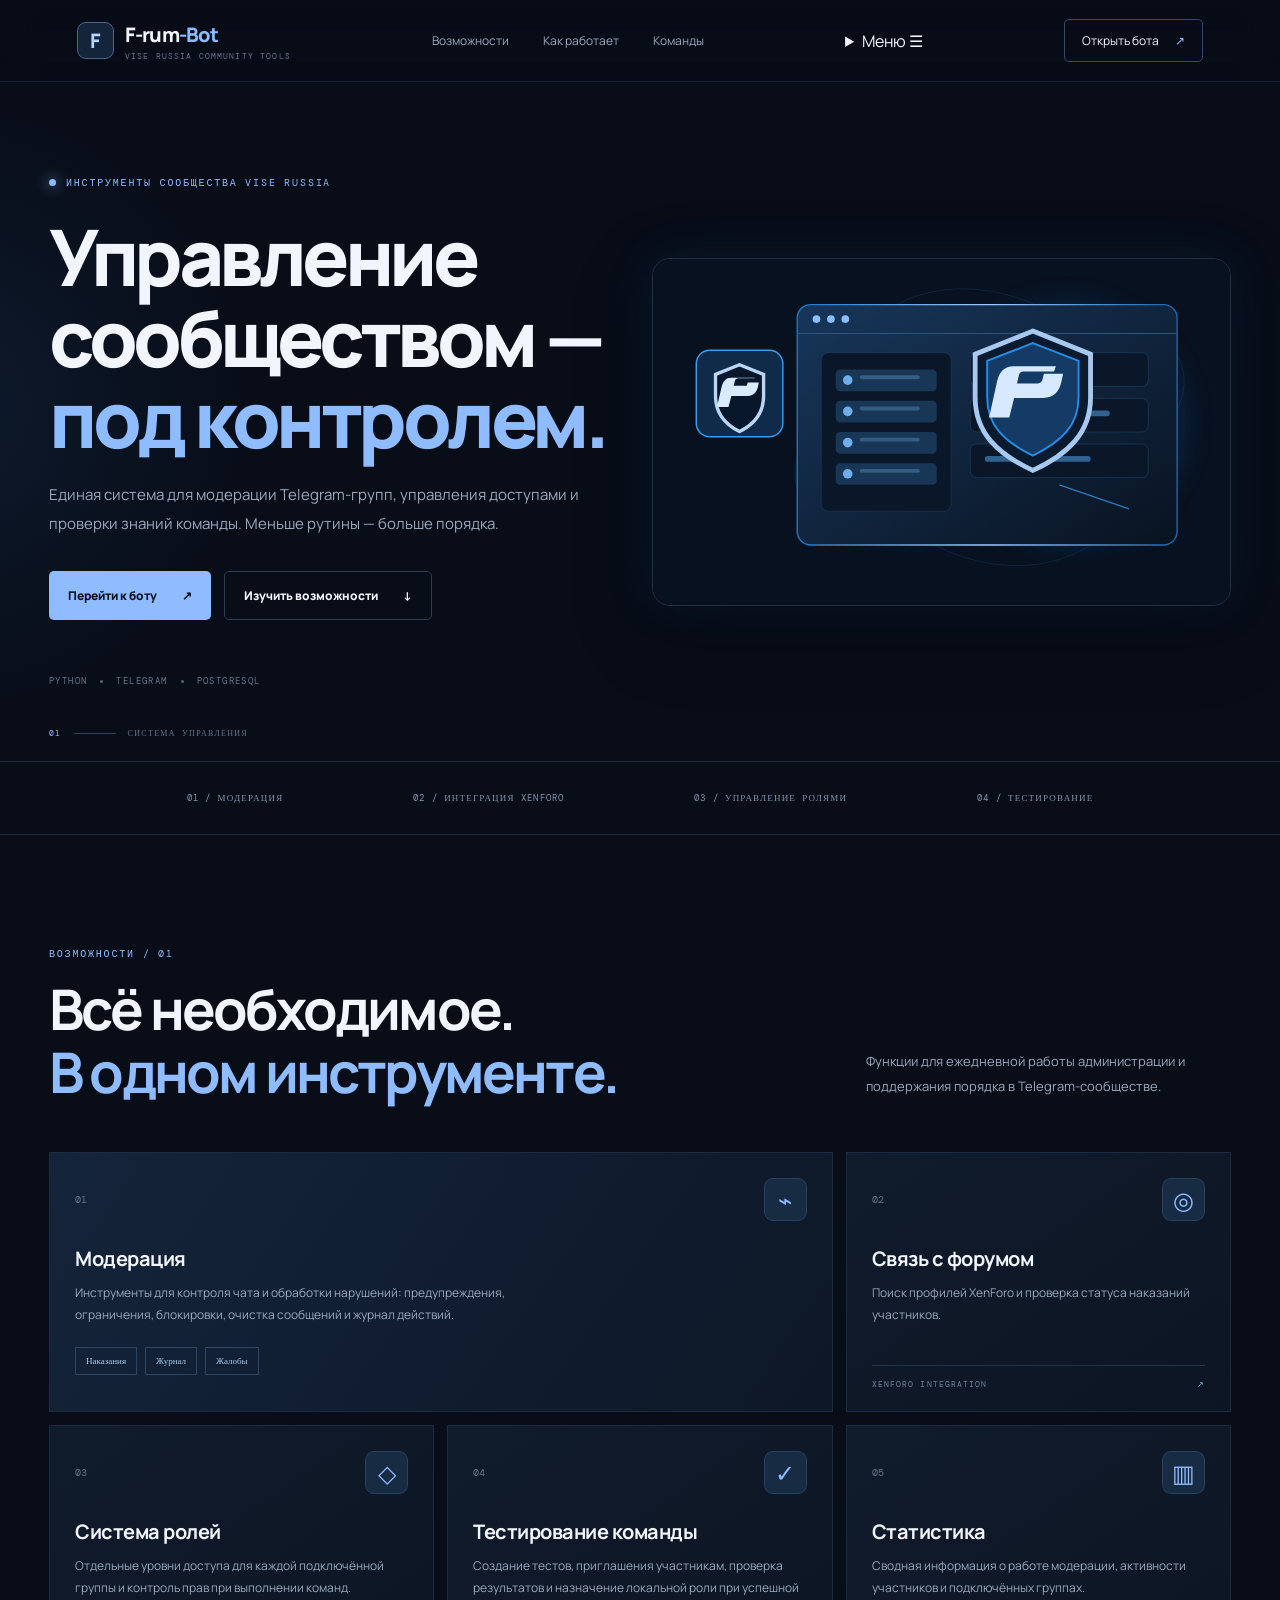
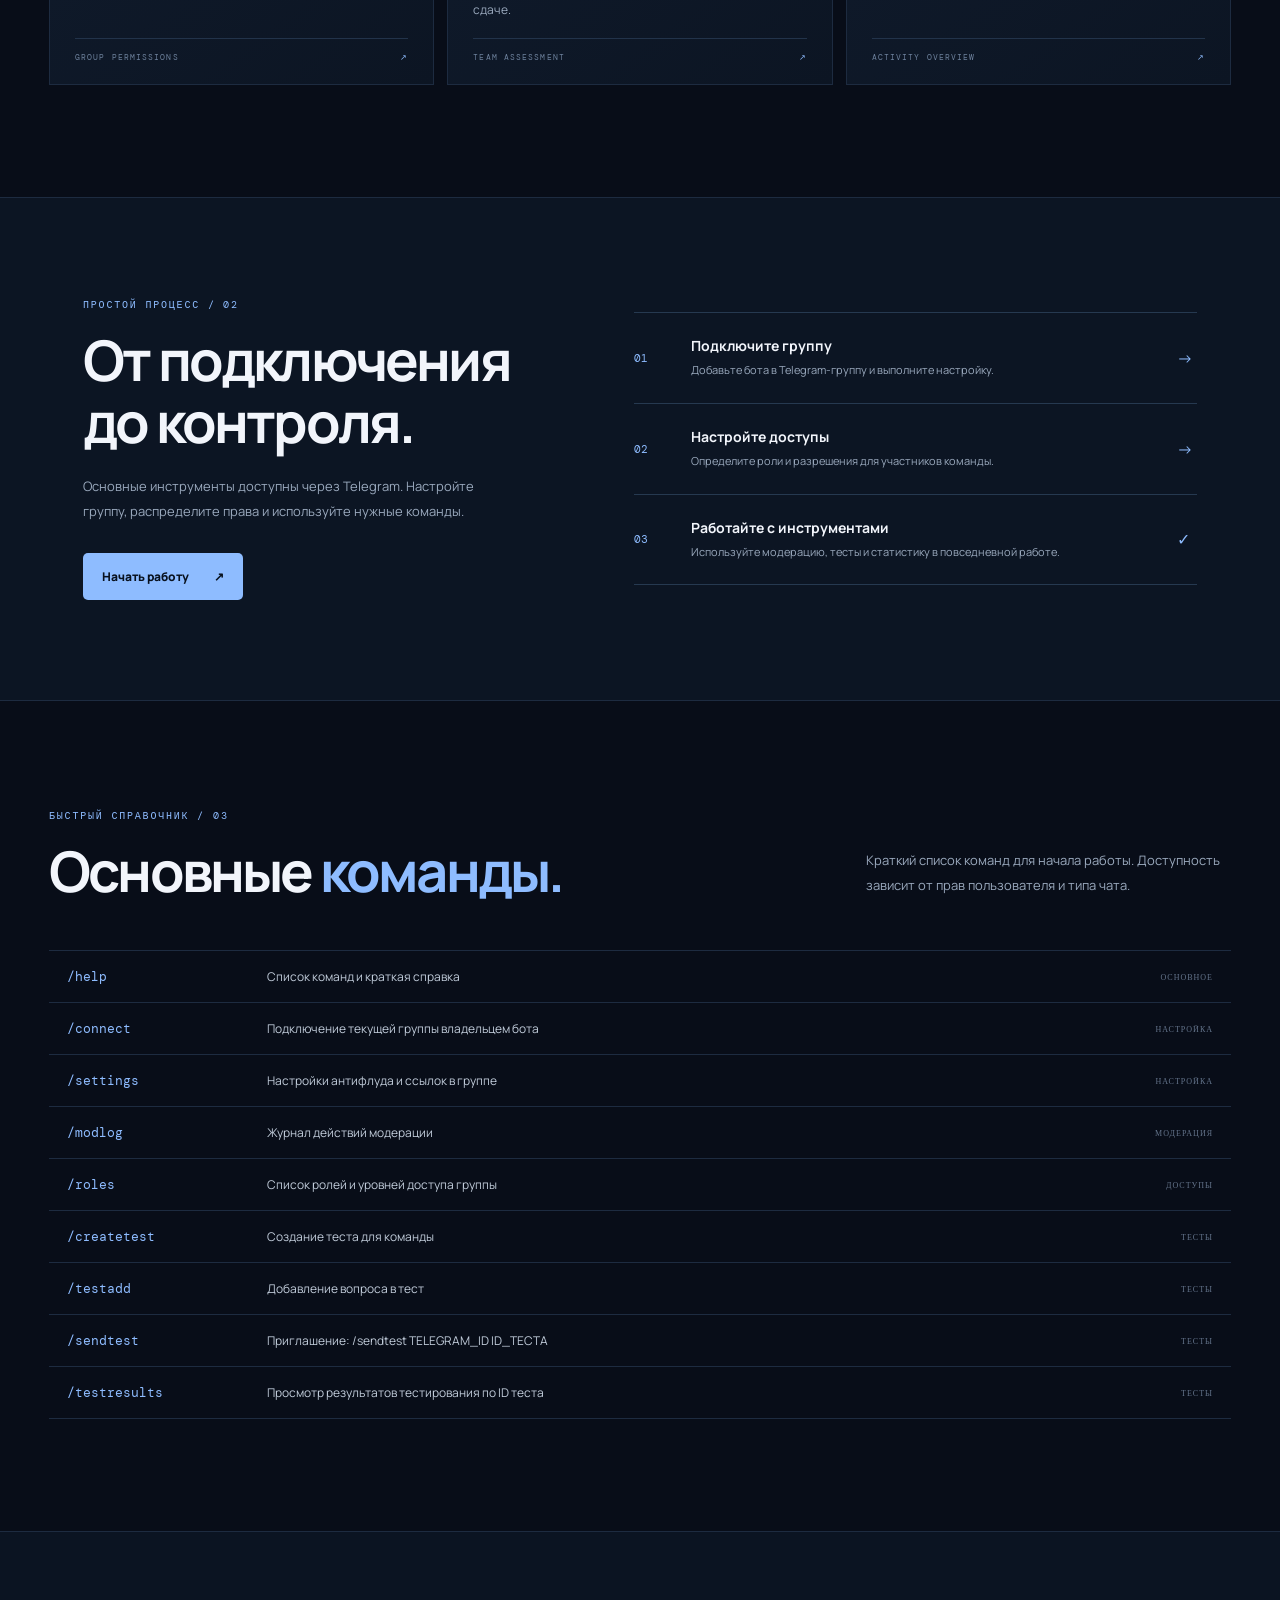
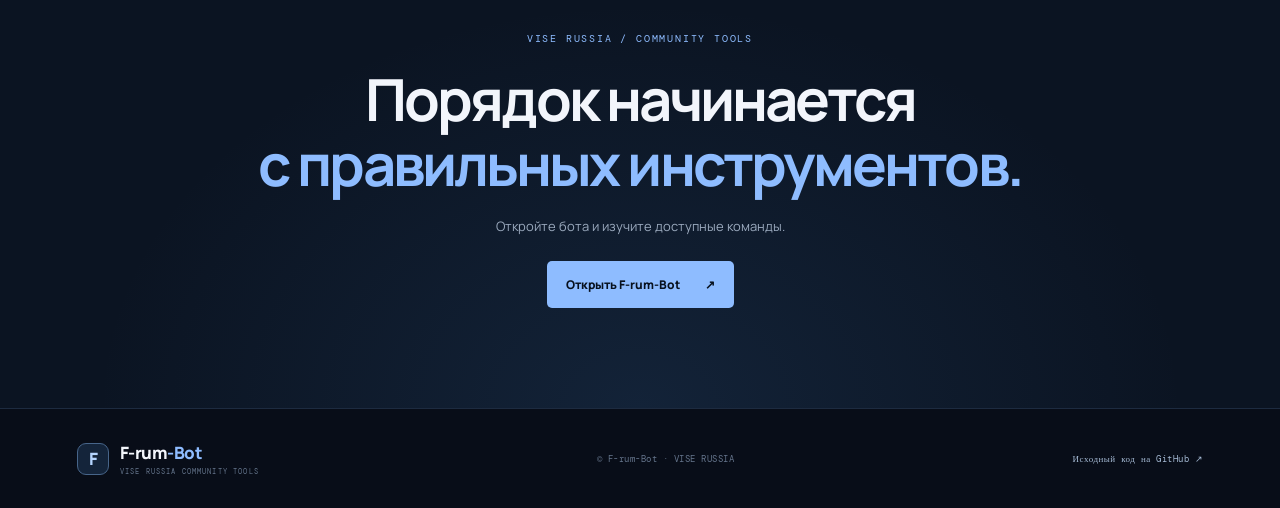
==== sites/info/index.html @ 0d6c3c9e "Improve mobile navigation and correct command reference" ====
<!doctype html>
<html lang="ru">
<head>
  <meta charset="utf-8">
  <meta name="viewport" content="width=device-width, initial-scale=1">
  <meta name="theme-color" content="#080d18">
  <meta name="description" content="F-rum-Bot — система управления Telegram-сообществом VISE RUSSIA: модерация, роли, тестирование и интеграция с XenForo.">
  <title>F-rum-Bot — управление сообществом VISE RUSSIA</title>
  <link rel="preconnect" href="https://fonts.googleapis.com">
  <link rel="preconnect" href="https://fonts.gstatic.com" crossorigin>
  <link href="https://fonts.googleapis.com/css2?family=DM+Mono:wght@400;500&family=Manrope:wght@400;500;600;700;800&display=swap" rel="stylesheet">
  <link rel="icon" type="image/svg+xml" href="assets/f-rum-avatar.svg">
  <link rel="stylesheet" href="style.css">
</head>
<body>
  <header class="site-header">
    <a class="brand" href="#" aria-label="F-rum-Bot — главная"><span class="brand-mark">F</span><span>F-rum<span class="brand-accent">-Bot</span><small>VISE RUSSIA COMMUNITY TOOLS</small></span></a>
    <nav class="desktop-nav" aria-label="Основная навигация">
      <a href="#features">Возможности</a><a href="#workflow">Как работает</a><a href="#commands">Команды</a>
    </nav>
    <details class="mobile-nav">
      <summary aria-label="Открыть меню">Меню <span>☰</span></summary>
      <nav aria-label="Мобильная навигация">
        <a href="#features">Возможности</a>
        <a href="#workflow">Как работает</a>
        <a href="#commands">Команды</a>
      </nav>
    </details>
    <a class="header-cta" href="https://t.me/ViseRussiaHelpForumBot" target="_blank" rel="noopener">Открыть бота <span>↗</span></a>
  </header>

  <main>
    <section class="hero">
      <div class="hero-copy">
        <div class="status"><span class="status-dot"></span> ИНСТРУМЕНТЫ СООБЩЕСТВА VISE RUSSIA</div>
        <h1>Управление<br>сообществом —<br><span>под контролем.</span></h1>
        <p class="hero-lead">Единая система для модерации Telegram-групп, управления доступами и проверки знаний команды. Меньше рутины — больше порядка.</p>
        <div class="hero-actions">
          <a class="button button-primary" href="https://t.me/ViseRussiaHelpForumBot" target="_blank" rel="noopener">Перейти к боту <span>↗</span></a>
          <a class="button button-ghost" href="#features">Изучить возможности <span>↓</span></a>
        </div>
        <div class="hero-meta"><span>PYTHON</span><i></i><span>TELEGRAM</span><i></i><span>POSTGRESQL</span></div>
      </div>
      <div class="hero-visual" aria-label="Иллюстрация системы F-rum-Bot">
        <img class="hero-art" src="assets/hero-illustration.svg" alt="Визуализация панели модерации F-rum-Bot">
      </div>
      <div class="hero-index"><span>01</span><span class="index-line"></span><span>СИСТЕМА УПРАВЛЕНИЯ</span></div>
    </section>

    <section class="trust-strip" aria-label="Основные направления">
      <span>01 / МОДЕРАЦИЯ</span><span>02 / ИНТЕГРАЦИЯ XENFORO</span><span>03 / УПРАВЛЕНИЕ РОЛЯМИ</span><span>04 / ТЕСТИРОВАНИЕ</span>
    </section>

    <section id="features" class="section features-section">
      <div class="section-heading"><div><p class="eyebrow">ВОЗМОЖНОСТИ / 01</p><h2>Всё необходимое.<br><span>В одном инструменте.</span></h2></div><p class="section-intro">Функции для ежедневной работы администрации и поддержания порядка в Telegram-сообществе.</p></div>
      <div class="feature-grid">
        <article class="feature-card feature-large"><div class="card-top"><span class="feature-number">01</span><span class="feature-icon">⌁</span></div><h3>Модерация</h3><p>Инструменты для контроля чата и обработки нарушений: предупреждения, ограничения, блокировки, очистка сообщений и журнал действий.</p><div class="tag-row"><span>Наказания</span><span>Журнал</span><span>Жалобы</span></div></article>
        <article class="feature-card"><div class="card-top"><span class="feature-number">02</span><span class="feature-icon">◎</span></div><h3>Связь с форумом</h3><p>Поиск профилей XenForo и проверка статуса наказаний участников.</p><div class="card-link">XENFORO INTEGRATION <span>↗</span></div></article>
        <article class="feature-card"><div class="card-top"><span class="feature-number">03</span><span class="feature-icon">◇</span></div><h3>Система ролей</h3><p>Отдельные уровни доступа для каждой подключённой группы и контроль прав при выполнении команд.</p><div class="card-link">GROUP PERMISSIONS <span>↗</span></div></article>
        <article class="feature-card"><div class="card-top"><span class="feature-number">04</span><span class="feature-icon">✓</span></div><h3>Тестирование команды</h3><p>Создание тестов, приглашения участникам, проверка результатов и назначение локальной роли при успешной сдаче.</p><div class="card-link">TEAM ASSESSMENT <span>↗</span></div></article>
        <article class="feature-card"><div class="card-top"><span class="feature-number">05</span><span class="feature-icon">▥</span></div><h3>Статистика</h3><p>Сводная информация о работе модерации, активности участников и подключённых группах.</p><div class="card-link">ACTIVITY OVERVIEW <span>↗</span></div></article>
      </div>
    </section>

    <section id="workflow" class="workflow-section">
      <div class="workflow-inner"><div><p class="eyebrow">ПРОСТОЙ ПРОЦЕСС / 02</p><h2>От подключения<br>до контроля.</h2><p class="workflow-lead">Основные инструменты доступны через Telegram. Настройте группу, распределите права и используйте нужные команды.</p><a class="button button-primary" href="https://t.me/ViseRussiaHelpForumBot" target="_blank" rel="noopener">Начать работу <span>↗</span></a></div>
        <div class="steps">
          <article><span>01</span><div><h3>Подключите группу</h3><p>Добавьте бота в Telegram-группу и выполните настройку.</p></div><b>→</b></article>
          <article><span>02</span><div><h3>Настройте доступы</h3><p>Определите роли и разрешения для участников команды.</p></div><b>→</b></article>
          <article><span>03</span><div><h3>Работайте с инструментами</h3><p>Используйте модерацию, тесты и статистику в повседневной работе.</p></div><b>✓</b></article>
        </div>
      </div>
    </section>

    <section id="commands" class="section commands-section">
      <div class="section-heading"><div><p class="eyebrow">БЫСТРЫЙ СПРАВОЧНИК / 03</p><h2>Основные <span>команды.</span></h2></div><p class="section-intro">Краткий список команд для начала работы. Доступность зависит от прав пользователя и типа чата.</p></div>
      <div class="command-list">
        <div><code>/help</code><span>Список команд и краткая справка</span><small>ОСНОВНОЕ</small></div>
        <div><code>/connect</code><span>Подключение текущей группы владельцем бота</span><small>НАСТРОЙКА</small></div>
        <div><code>/settings</code><span>Настройки антифлуда и ссылок в группе</span><small>НАСТРОЙКА</small></div>
        <div><code>/modlog</code><span>Журнал действий модерации</span><small>МОДЕРАЦИЯ</small></div>
        <div><code>/roles</code><span>Список ролей и уровней доступа группы</span><small>ДОСТУПЫ</small></div>
        <div><code>/createtest</code><span>Создание теста для команды</span><small>ТЕСТЫ</small></div>
        <div><code>/testadd</code><span>Добавление вопроса в тест</span><small>ТЕСТЫ</small></div>
        <div><code>/sendtest</code><span>Приглашение: /sendtest TELEGRAM_ID ID_ТЕСТА</span><small>ТЕСТЫ</small></div>
        <div><code>/testresults</code><span>Просмотр результатов тестирования по ID теста</span><small>ТЕСТЫ</small></div>
      </div>
    </section>

    <section class="closing-cta"><p class="eyebrow">VISE RUSSIA / COMMUNITY TOOLS</p><h2>Порядок начинается<br><span>с правильных инструментов.</span></h2><p>Откройте бота и изучите доступные команды.</p><a class="button button-primary" href="https://t.me/ViseRussiaHelpForumBot" target="_blank" rel="noopener">Открыть F-rum-Bot <span>↗</span></a></section>
  </main>
  <footer><a class="brand footer-brand" href="#"><span class="brand-mark">F</span><span>F-rum<span class="brand-accent">-Bot</span><small>VISE RUSSIA COMMUNITY TOOLS</small></span></a><span>© F-rum-Bot · VISE RUSSIA</span><a href="https://github.com/Mark2312-eng/F-rum-Bot" target="_blank" rel="noopener">Исходный код на GitHub ↗</a></footer>
</body>
</html>
---- sites/info/style.css ----
:root{color-scheme:dark;--bg:#080d18;--panel:#0e1726;--panel2:#111d2e;--line:#1d2b40;--text:#f2f5fb;--muted:#9aa9bd;--dim:#65758c;--accent:#8ebcff;--accent2:#b5d5ff}*{box-sizing:border-box}html{scroll-behavior:smooth;scroll-padding-top:90px}body{margin:0;background:var(--bg);color:var(--text);font-family:Manrope,Arial,sans-serif;-webkit-font-smoothing:antialiased}a{color:inherit}.site-header{height:82px;padding:0 max(6vw,26px);display:flex;align-items:center;justify-content:space-between;border-bottom:1px solid rgba(142,188,255,.13);background:rgba(8,13,24,.92);position:sticky;top:0;z-index:20;backdrop-filter:blur(18px)}.brand{display:flex;align-items:center;gap:11px;text-decoration:none;font-size:20px;font-weight:800;letter-spacing:-.8px}.brand-mark{width:37px;height:37px;display:grid;place-items:center;border:1px solid #47658a;background:#14243a;color:var(--accent2);font-size:20px;border-radius:9px}.brand-accent{color:var(--accent)}.brand small{display:block;margin-top:3px;color:var(--dim);font:8px 'DM Mono',monospace;letter-spacing:1.15px}.desktop-nav{display:flex;gap:34px}.desktop-nav a,.header-cta{font-size:12px;text-decoration:none;color:var(--muted);transition:color .2s}.desktop-nav a:hover,.footer-brand:hover,.site-header a:hover{color:var(--accent2)}.header-cta{border:1px solid #334b6a;padding:12px 17px;border-radius:5px;color:var(--text)}.header-cta span{color:var(--accent);padding-left:14px}main{overflow:hidden}.hero{max-width:1250px;min-height:650px;margin:auto;padding:94px 34px 74px;display:grid;grid-template-columns:1.02fr .98fr;align-items:center;position:relative}.hero:before{content:"";position:absolute;width:650px;height:650px;left:-400px;top:0;background:radial-gradient(circle,rgba(44,95,157,.16),transparent 68%);pointer-events:none}.hero-copy{position:relative;z-index:2}.status,.eyebrow{font:10px 'DM Mono',monospace;letter-spacing:1.8px;color:var(--accent)}.status{display:flex;align-items:center;gap:10px}.status-dot{width:7px;height:7px;border-radius:50%;background:#8ebcff;box-shadow:0 0 14px #8ebcff}.hero h1{font-size:clamp(48px,6.2vw,78px);line-height:1.04;letter-spacing:-4.5px;margin:27px 0 22px;font-weight:800}.hero h1 span,.section-heading h2 span,.closing-cta h2 span{color:var(--accent)}.hero-lead{max-width:560px;color:var(--muted);font-size:15px;line-height:1.9}.hero-actions{display:flex;gap:13px;flex-wrap:wrap;margin-top:33px}.button{display:inline-flex;align-items:center;gap:25px;padding:15px 19px;text-decoration:none;font-size:12px;font-weight:800;border-radius:5px;transition:transform .2s,background .2s,border-color .2s}.button:hover{transform:translateY(-2px)}.button-primary{background:var(--accent);color:#08111e}.button-primary:hover{background:var(--accent2)}.button-ghost{border:1px solid #2b3c54;color:var(--text)}.button-ghost:hover{border-color:var(--accent)}.hero-meta{display:flex;align-items:center;gap:13px;margin-top:55px;color:var(--dim);font:9px 'DM Mono',monospace;letter-spacing:1.4px}.hero-meta i{width:3px;height:3px;border-radius:50%;background:#52647b}.hero-visual{height:460px;position:relative;display:grid;place-items:center}.hero-art{display:block;width:100%;max-width:590px;max-height:460px;object-fit:contain;border:1px solid rgba(142,188,255,.2);border-radius:18px;box-shadow:0 24px 80px rgba(0,0,0,.3),0 0 50px rgba(50,130,220,.12)}.visual-orbit{position:absolute;border:1px solid rgba(142,188,255,.14);border-radius:50%;transform:rotate(-24deg)}.orbit-one{width:420px;height:300px}.orbit-two{width:340px;height:430px;transform:rotate(55deg)}.visual-core{width:190px;height:190px;border:1px solid #385578;border-radius:28px;background:linear-gradient(145deg,#172b45,#0c1728);box-shadow:0 20px 80px rgba(0,0,0,.35),0 0 55px rgba(80,139,209,.12);display:flex;flex-direction:column;align-items:center;justify-content:center;position:relative;z-index:1}.core-symbol{font-size:62px;line-height:1;color:var(--accent);font-weight:800}.visual-core strong{font-size:15px;margin-top:10px}.visual-core small{font:8px 'DM Mono';letter-spacing:1.6px;color:var(--dim);margin-top:5px}.float-card{position:absolute;z-index:2;display:flex;align-items:center;gap:11px;padding:13px 15px;border:1px solid #293d57;border-radius:8px;background:rgba(13,24,40,.94);box-shadow:0 12px 35px rgba(0,0,0,.25);min-width:190px}.float-top{top:45px;left:0}.float-right{right:-2px;top:190px}.float-bottom{bottom:47px;left:22px}.mini-icon{width:33px;height:33px;display:grid;place-items:center;background:#1a304b;color:var(--accent);border-radius:6px;font-size:18px}.float-card b,.float-card small{display:block}.float-card b{font-size:11px}.float-card small{font-size:9px;color:var(--dim);margin-top:4px}.float-card em{margin-left:auto;font:9px 'DM Mono';color:#637b99;font-style:normal}.visual-caption{position:absolute;bottom:0;right:12px;color:#53647a;font:8px 'DM Mono';letter-spacing:1.3px}.hero-index{position:absolute;bottom:23px;left:34px;display:flex;align-items:center;gap:12px;color:var(--dim);font:8px 'DM Mono';letter-spacing:1.3px}.hero-index span:first-child{color:var(--accent)}.index-line{width:42px;height:1px;background:#31435a}.trust-strip{min-height:74px;border-top:1px solid var(--line);border-bottom:1px solid var(--line);display:flex;align-items:center;justify-content:space-evenly;gap:20px;padding:20px 6vw;color:#8295ad;font:9px 'DM Mono';letter-spacing:1.2px}.section{max-width:1250px;margin:auto;padding:112px 34px}.section-heading{display:flex;align-items:flex-end;justify-content:space-between;gap:35px;margin-bottom:48px}.eyebrow{margin:0 0 18px}.section-heading h2,.workflow-section h2,.closing-cta h2{font-size:clamp(36px,4.6vw,56px);letter-spacing:-2.8px;line-height:1.12;margin:0}.section-intro{max-width:365px;color:var(--muted);font-size:13px;line-height:1.9;margin:0 0 5px}.feature-grid{display:grid;grid-template-columns:repeat(3,1fr);gap:13px}.feature-card{min-height:260px;background:linear-gradient(145deg,#101b2c,#0c1523);border:1px solid var(--line);padding:25px;position:relative;transition:border-color .2s,transform .2s}.feature-card:hover{border-color:#47678e;transform:translateY(-3px)}.feature-large{grid-column:span 2;background:linear-gradient(125deg,#14243a,#0d1727)}.card-top{display:flex;justify-content:space-between;align-items:center}.feature-number{font:10px 'DM Mono';color:var(--dim)}.feature-icon{font-size:24px;color:var(--accent);width:43px;height:43px;display:grid;place-items:center;background:#172b43;border:1px solid #29415e;border-radius:9px}.feature-card h3{font-size:20px;letter-spacing:-.5px;margin:24px 0 10px}.feature-card p{font-size:12px;line-height:1.85;color:var(--muted);max-width:440px;margin:0}.tag-row{display:flex;gap:8px;flex-wrap:wrap;margin-top:21px}.tag-row span{padding:7px 10px;border:1px solid #2c4563;color:#a8c9f1;font:9px 'DM Mono'}.card-link{position:absolute;left:25px;right:25px;bottom:22px;padding-top:13px;border-top:1px solid #22334a;color:#6e829d;font:8px 'DM Mono';letter-spacing:1.1px;display:flex;justify-content:space-between}.card-link span{color:var(--accent)}.workflow-section{background:#0c1523;border-top:1px solid var(--line);border-bottom:1px solid var(--line)}.workflow-inner{max-width:1182px;margin:auto;padding:100px 34px;display:grid;grid-template-columns:.9fr 1.1fr;gap:90px;align-items:center}.workflow-section h2{margin-bottom:20px}.workflow-lead{max-width:400px;color:var(--muted);font-size:13px;line-height:1.9;margin-bottom:29px}.steps{border-top:1px solid #263950}.steps article{display:grid;grid-template-columns:42px 1fr 20px;gap:15px;align-items:center;padding:23px 0;border-bottom:1px solid #263950}.steps article>span{font:11px 'DM Mono';color:var(--accent)}.steps h3{font-size:14px;margin:0 0 6px}.steps p{font-size:11px;line-height:1.7;color:var(--muted);margin:0}.steps article>b{color:#8ebcff;font-weight:400}.commands-section{padding-top:108px;padding-bottom:112px}.command-list{border-top:1px solid var(--line)}.command-list>div{display:grid;grid-template-columns:180px 1fr 120px;align-items:center;gap:20px;padding:17px 18px;border-bottom:1px solid var(--line);transition:background .2s}.command-list>div:hover{background:#101a2a}.command-list code{font:13px 'DM Mono';color:var(--accent)}.command-list span{font-size:12px;color:#c1ccda}.command-list small{text-align:right;font:8px 'DM Mono';letter-spacing:1px;color:var(--dim)}.closing-cta{padding:100px 25px;text-align:center;background:radial-gradient(ellipse at 50% 100%,rgba(58,108,165,.17),transparent 60%),#0b1422;border-top:1px solid var(--line)}.closing-cta .eyebrow{margin-bottom:22px}.closing-cta h2{font-size:clamp(36px,5vw,58px)}.closing-cta p:not(.eyebrow){color:var(--muted);font-size:13px;margin:20px 0 26px}.closing-cta .button{margin:auto}footer{min-height:100px;padding:24px max(6vw,26px);display:flex;align-items:center;justify-content:space-between;gap:20px;border-top:1px solid var(--line);color:var(--dim);font:9px 'DM Mono';letter-spacing:.5px}footer>a:last-child{color:#a5bad4;text-decoration:none}.footer-brand{font:800 17px Manrope;letter-spacing:-.5px;color:var(--text)}.footer-brand .brand-mark{width:32px;height:32px;font-size:17px}.footer-brand small{font-size:7px}
@media(max-width:900px){.hero{grid-template-columns:1fr;padding-top:75px}.hero-visual{height:400px;margin-top:20px}.hero-copy{max-width:700px}.workflow-inner{gap:45px}.trust-strip{flex-wrap:wrap;justify-content:center}.feature-grid{grid-template-columns:repeat(2,1fr)}}
@media(max-width:620px){.site-header{height:70px;padding:0 18px}.brand{font-size:17px}.brand-mark{width:33px;height:33px}.brand small{font-size:6px}.desktop-nav{display:none}.header-cta{padding:10px 12px;font-size:10px}.hero{padding:66px 21px 65px;min-height:0}.hero h1{font-size:clamp(45px,12vw,64px);letter-spacing:-3px}.hero-lead{font-size:13px}.hero-meta{margin-top:38px;font-size:8px;gap:9px}.hero-visual{height:340px;margin:15px -13px 0;transform:scale(.92)}.visual-core{width:155px;height:155px}.core-symbol{font-size:50px}.float-card{min-width:160px;padding:10px}.float-top{left:0;top:22px}.float-right{right:-3px;top:145px}.float-bottom{left:3px;bottom:28px}.visual-caption{font-size:7px;right:8px}.hero-index{left:21px;bottom:18px}.trust-strip{gap:13px 20px;font-size:8px;padding:18px}.section{padding:78px 21px}.section-heading{display:block;margin-bottom:32px}.section-heading h2,.workflow-section h2,.closing-cta h2{font-size:38px;letter-spacing:-2px}.section-intro{margin-top:20px;font-size:12px}.feature-grid{grid-template-columns:1fr}.feature-large{grid-column:auto}.feature-card{min-height:235px}.workflow-inner{padding:78px 21px;grid-template-columns:1fr;gap:40px}.workflow-lead{font-size:12px}.steps article{grid-template-columns:32px 1fr 15px;gap:10px}.command-list>div{grid-template-columns:112px 1fr;gap:9px;padding:15px 10px}.command-list code{font-size:11px}.command-list span{font-size:10px}.command-list small{display:none}.closing-cta{padding:78px 20px}.closing-cta p:not(.eyebrow){font-size:12px}footer{padding:25px 20px;align-items:flex-start;flex-direction:column;gap:17px}}
@media(prefers-reduced-motion:reduce){html{scroll-behavior:auto}*,*::before,*::after{transition:none!important}}
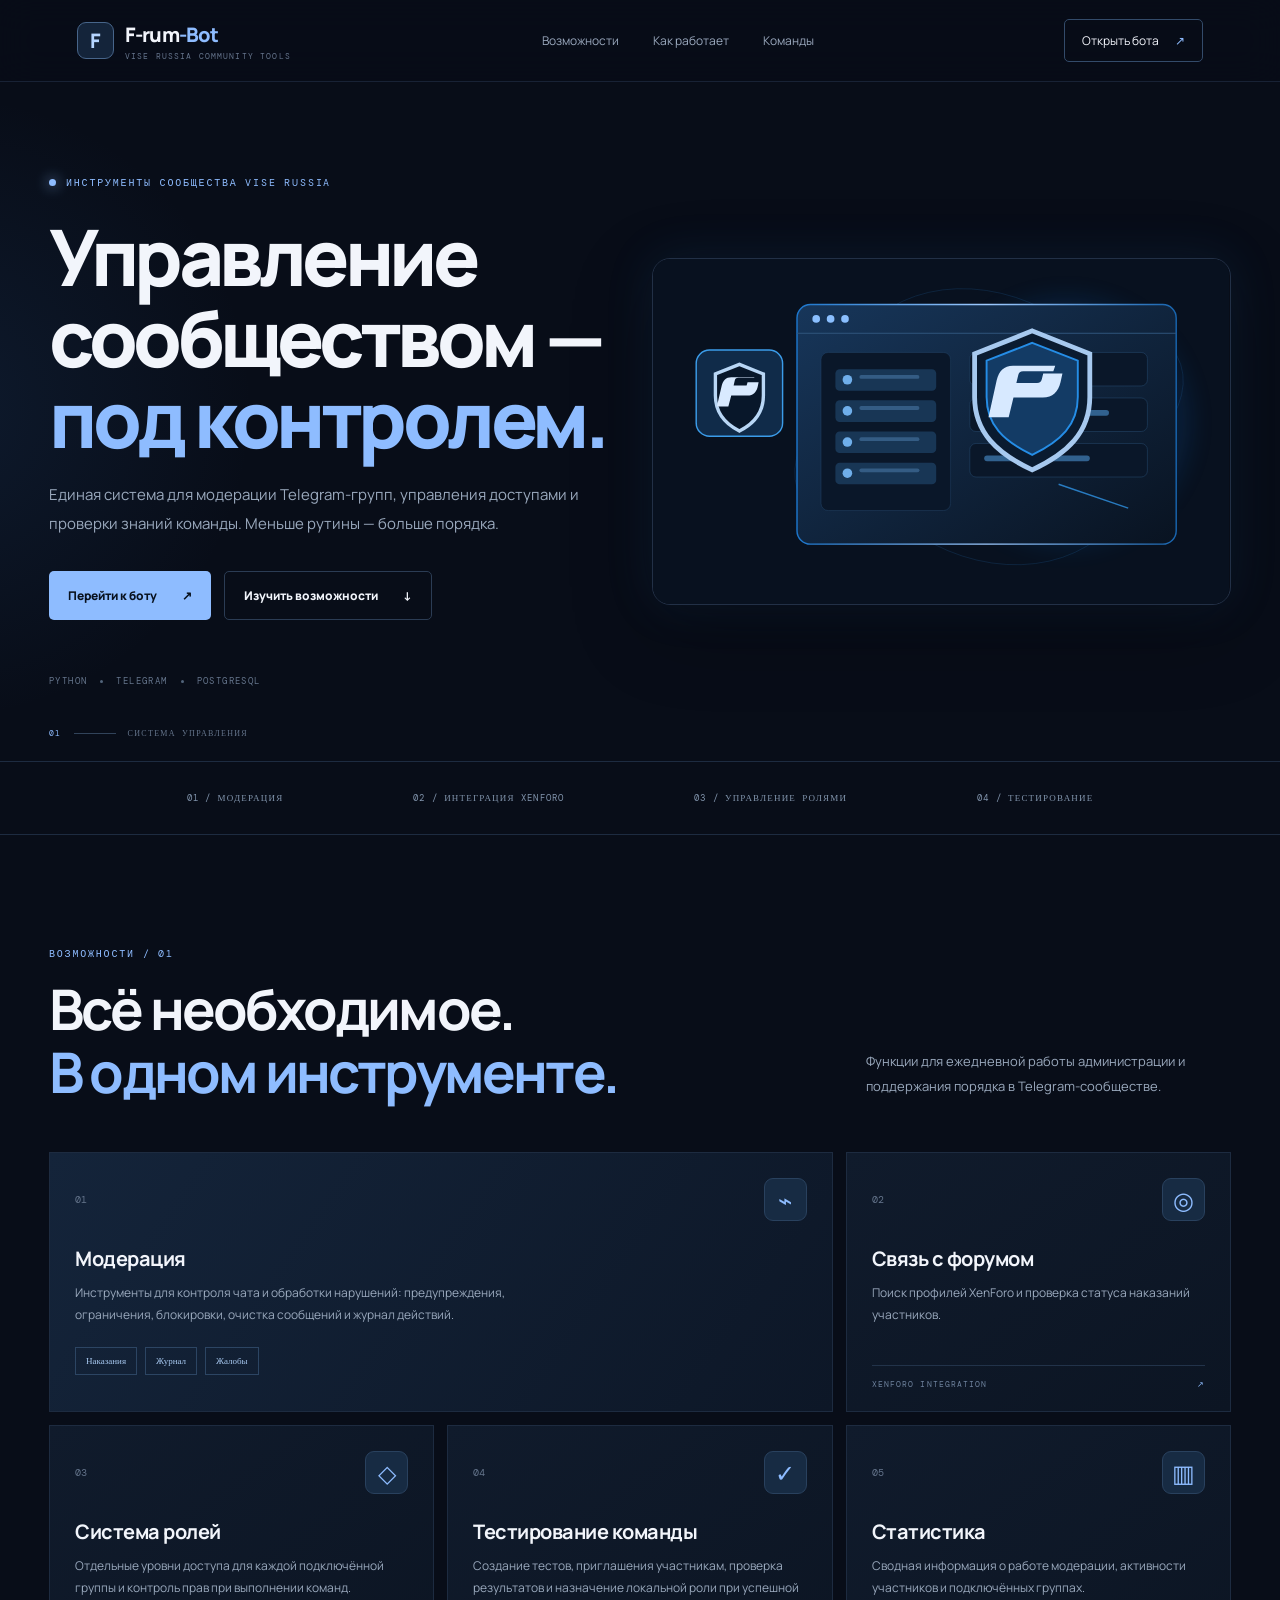
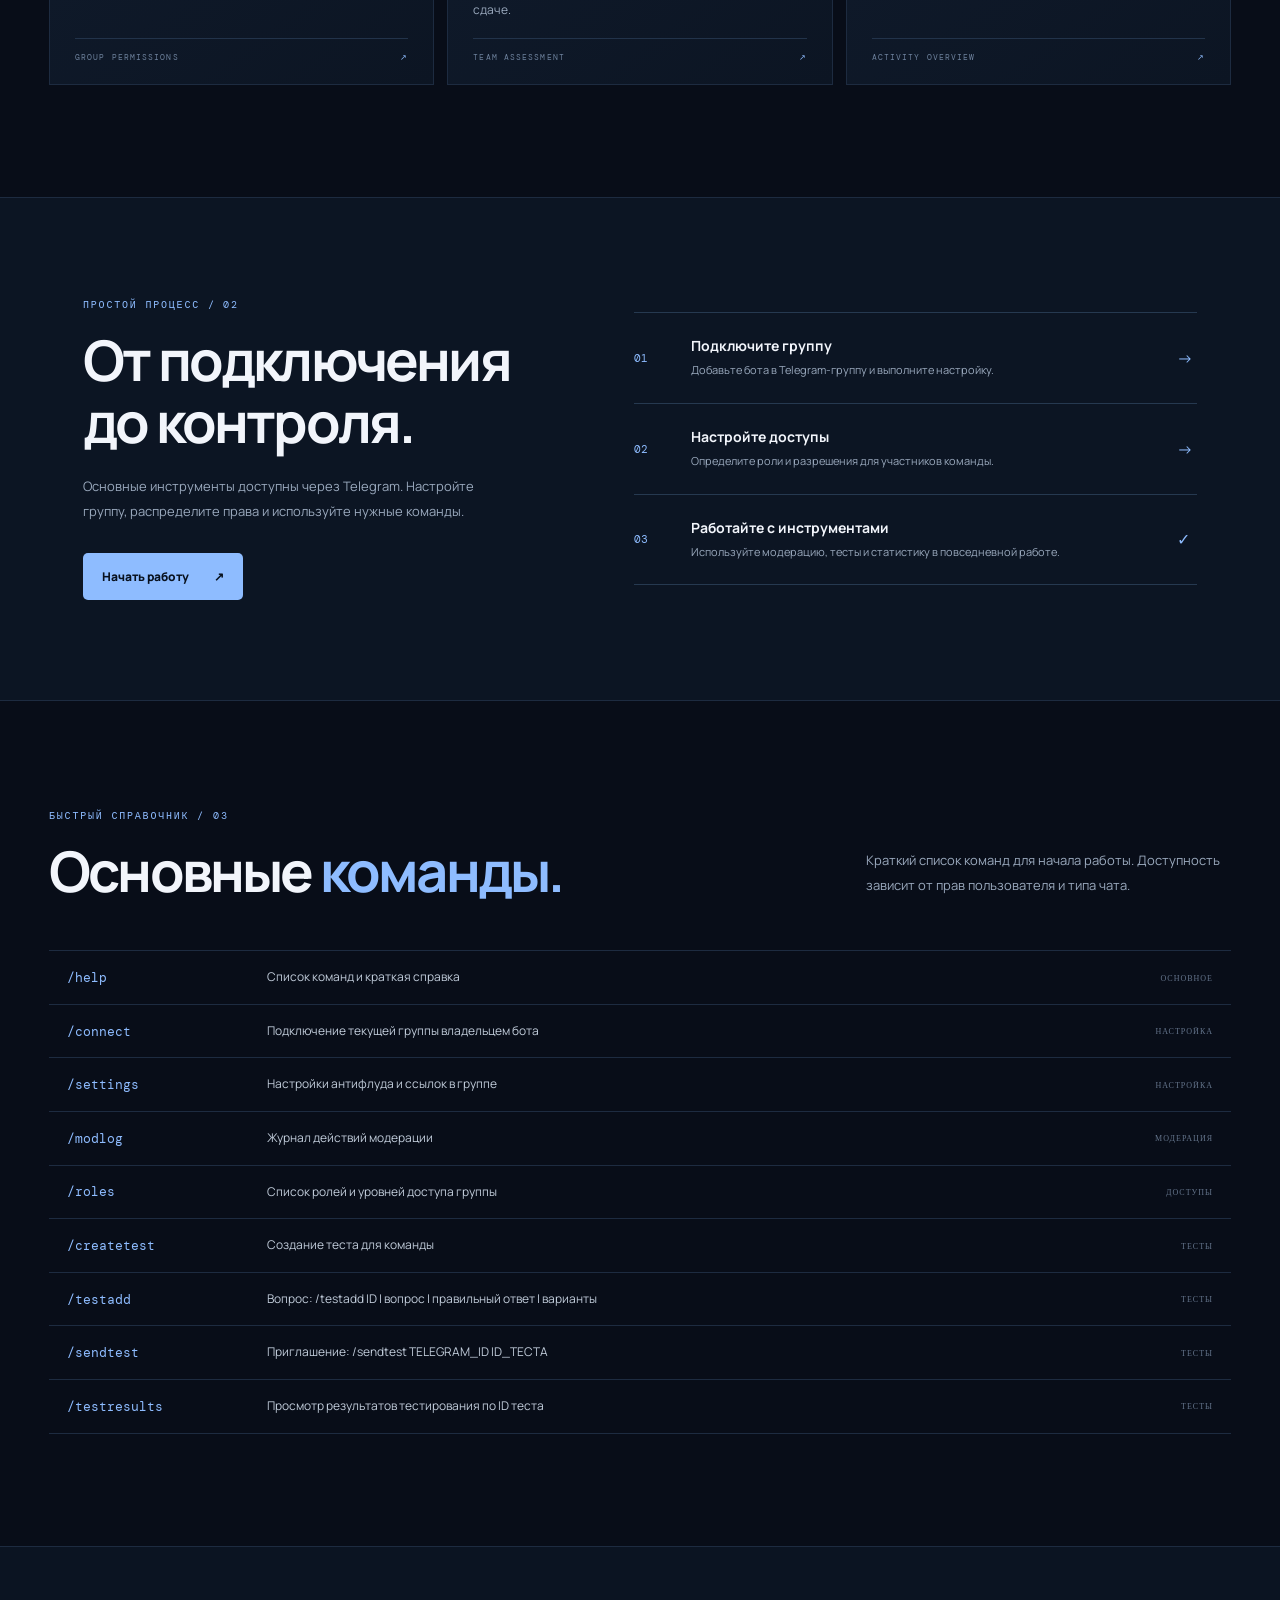
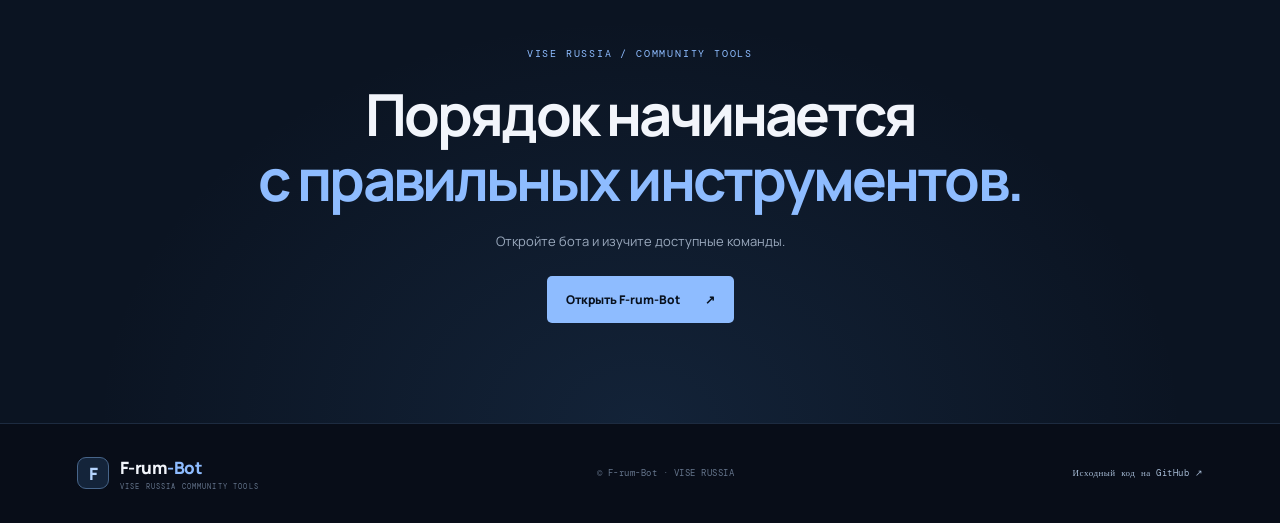
==== commit 45fe895b: "Document the test question command format" ====
--- a/sites/info/index.html
+++ b/sites/info/index.html
@@ -81,7 +81,7 @@
         <div><code>/modlog</code><span>Журнал действий модерации</span><small>МОДЕРАЦИЯ</small></div>
         <div><code>/roles</code><span>Список ролей и уровней доступа группы</span><small>ДОСТУПЫ</small></div>
         <div><code>/createtest</code><span>Создание теста для команды</span><small>ТЕСТЫ</small></div>
-        <div><code>/testadd</code><span>Добавление вопроса в тест</span><small>ТЕСТЫ</small></div>
+        <div><code>/testadd</code><span>Вопрос: /testadd ID | вопрос | правильный ответ | варианты</span><small>ТЕСТЫ</small></div>
         <div><code>/sendtest</code><span>Приглашение: /sendtest TELEGRAM_ID ID_ТЕСТА</span><small>ТЕСТЫ</small></div>
         <div><code>/testresults</code><span>Просмотр результатов тестирования по ID теста</span><small>ТЕСТЫ</small></div>
       </div>
--- a/sites/info/style.css
+++ b/sites/info/style.css
@@ -2,3 +2,44 @@
 @media(max-width:900px){.hero{grid-template-columns:1fr;padding-top:75px}.hero-visual{height:400px;margin-top:20px}.hero-copy{max-width:700px}.workflow-inner{gap:45px}.trust-strip{flex-wrap:wrap;justify-content:center}.feature-grid{grid-template-columns:repeat(2,1fr)}}
 @media(max-width:620px){.site-header{height:70px;padding:0 18px}.brand{font-size:17px}.brand-mark{width:33px;height:33px}.brand small{font-size:6px}.desktop-nav{display:none}.header-cta{padding:10px 12px;font-size:10px}.hero{padding:66px 21px 65px;min-height:0}.hero h1{font-size:clamp(45px,12vw,64px);letter-spacing:-3px}.hero-lead{font-size:13px}.hero-meta{margin-top:38px;font-size:8px;gap:9px}.hero-visual{height:340px;margin:15px -13px 0;transform:scale(.92)}.visual-core{width:155px;height:155px}.core-symbol{font-size:50px}.float-card{min-width:160px;padding:10px}.float-top{left:0;top:22px}.float-right{right:-3px;top:145px}.float-bottom{left:3px;bottom:28px}.visual-caption{font-size:7px;right:8px}.hero-index{left:21px;bottom:18px}.trust-strip{gap:13px 20px;font-size:8px;padding:18px}.section{padding:78px 21px}.section-heading{display:block;margin-bottom:32px}.section-heading h2,.workflow-section h2,.closing-cta h2{font-size:38px;letter-spacing:-2px}.section-intro{margin-top:20px;font-size:12px}.feature-grid{grid-template-columns:1fr}.feature-large{grid-column:auto}.feature-card{min-height:235px}.workflow-inner{padding:78px 21px;grid-template-columns:1fr;gap:40px}.workflow-lead{font-size:12px}.steps article{grid-template-columns:32px 1fr 15px;gap:10px}.command-list>div{grid-template-columns:112px 1fr;gap:9px;padding:15px 10px}.command-list code{font-size:11px}.command-list span{font-size:10px}.command-list small{display:none}.closing-cta{padding:78px 20px}.closing-cta p:not(.eyebrow){font-size:12px}footer{padding:25px 20px;align-items:flex-start;flex-direction:column;gap:17px}}
 @media(prefers-reduced-motion:reduce){html{scroll-behavior:auto}*,*::before,*::after{transition:none!important}}
+
+/* Mobile navigation and layout refinements */
+.mobile-nav{display:none;position:relative}
+.mobile-nav summary{list-style:none;cursor:pointer;border:1px solid #334b6a;border-radius:5px;padding:9px 11px;color:var(--text);font-size:11px;white-space:nowrap}
+.mobile-nav summary::-webkit-details-marker{display:none}
+.mobile-nav summary span{color:var(--accent);padding-left:6px}
+.mobile-nav nav{position:absolute;right:0;top:calc(100% + 10px);min-width:190px;padding:8px;background:#101b2c;border:1px solid #304763;border-radius:8px;box-shadow:0 16px 40px rgba(0,0,0,.4);display:grid;gap:2px;z-index:30}
+.mobile-nav nav a{padding:12px;color:var(--text);font-size:12px;text-decoration:none;border-radius:5px}
+.mobile-nav nav a:hover,.mobile-nav nav a:focus-visible{background:#1a2d45;color:var(--accent2)}
+a:focus-visible,summary:focus-visible{outline:2px solid var(--accent);outline-offset:3px}
+.hero-art{height:auto;aspect-ratio:5/3}
+.command-list>div{min-width:0}
+.command-list span{line-height:1.55}
+@media(max-width:900px){.hero{min-height:0;padding-top:72px;padding-bottom:76px}.hero-visual{min-width:0}}
+@media(max-width:760px){
+.site-header{gap:10px;padding-left:16px;padding-right:16px}
+.desktop-nav{display:none}
+.mobile-nav{display:block;margin-left:auto}
+.header-cta{padding:10px 11px;font-size:10px;white-space:nowrap}
+.header-cta span{padding-left:5px}
+.brand{font-size:16px;gap:8px}
+.brand small{letter-spacing:.7px}
+}
+@media(max-width:620px){
+.hero{padding-top:54px}
+.hero-visual{height:auto;min-height:0;margin:20px 0 8px;transform:none}
+.hero-art{width:100%;max-height:none;border-radius:12px}
+.hero-index{bottom:16px}
+.command-list>div{grid-template-columns:minmax(82px,.42fr) minmax(0,1fr);gap:12px;padding:14px 8px}
+.command-list code{font-size:10px;overflow-wrap:anywhere}
+.command-list span{font-size:10px}
+}
+@media(max-width:380px){
+.site-header{padding-left:12px;padding-right:12px;gap:7px}
+.brand{font-size:14px;gap:6px}
+.brand-mark{width:29px;height:29px;font-size:16px}
+.brand small{font-size:5px;letter-spacing:.45px}
+.mobile-nav summary{font-size:10px;padding:8px}
+.header-cta{font-size:9px;padding:9px 8px}
+.hero h1{font-size:43px;letter-spacing:-2.6px}
+}
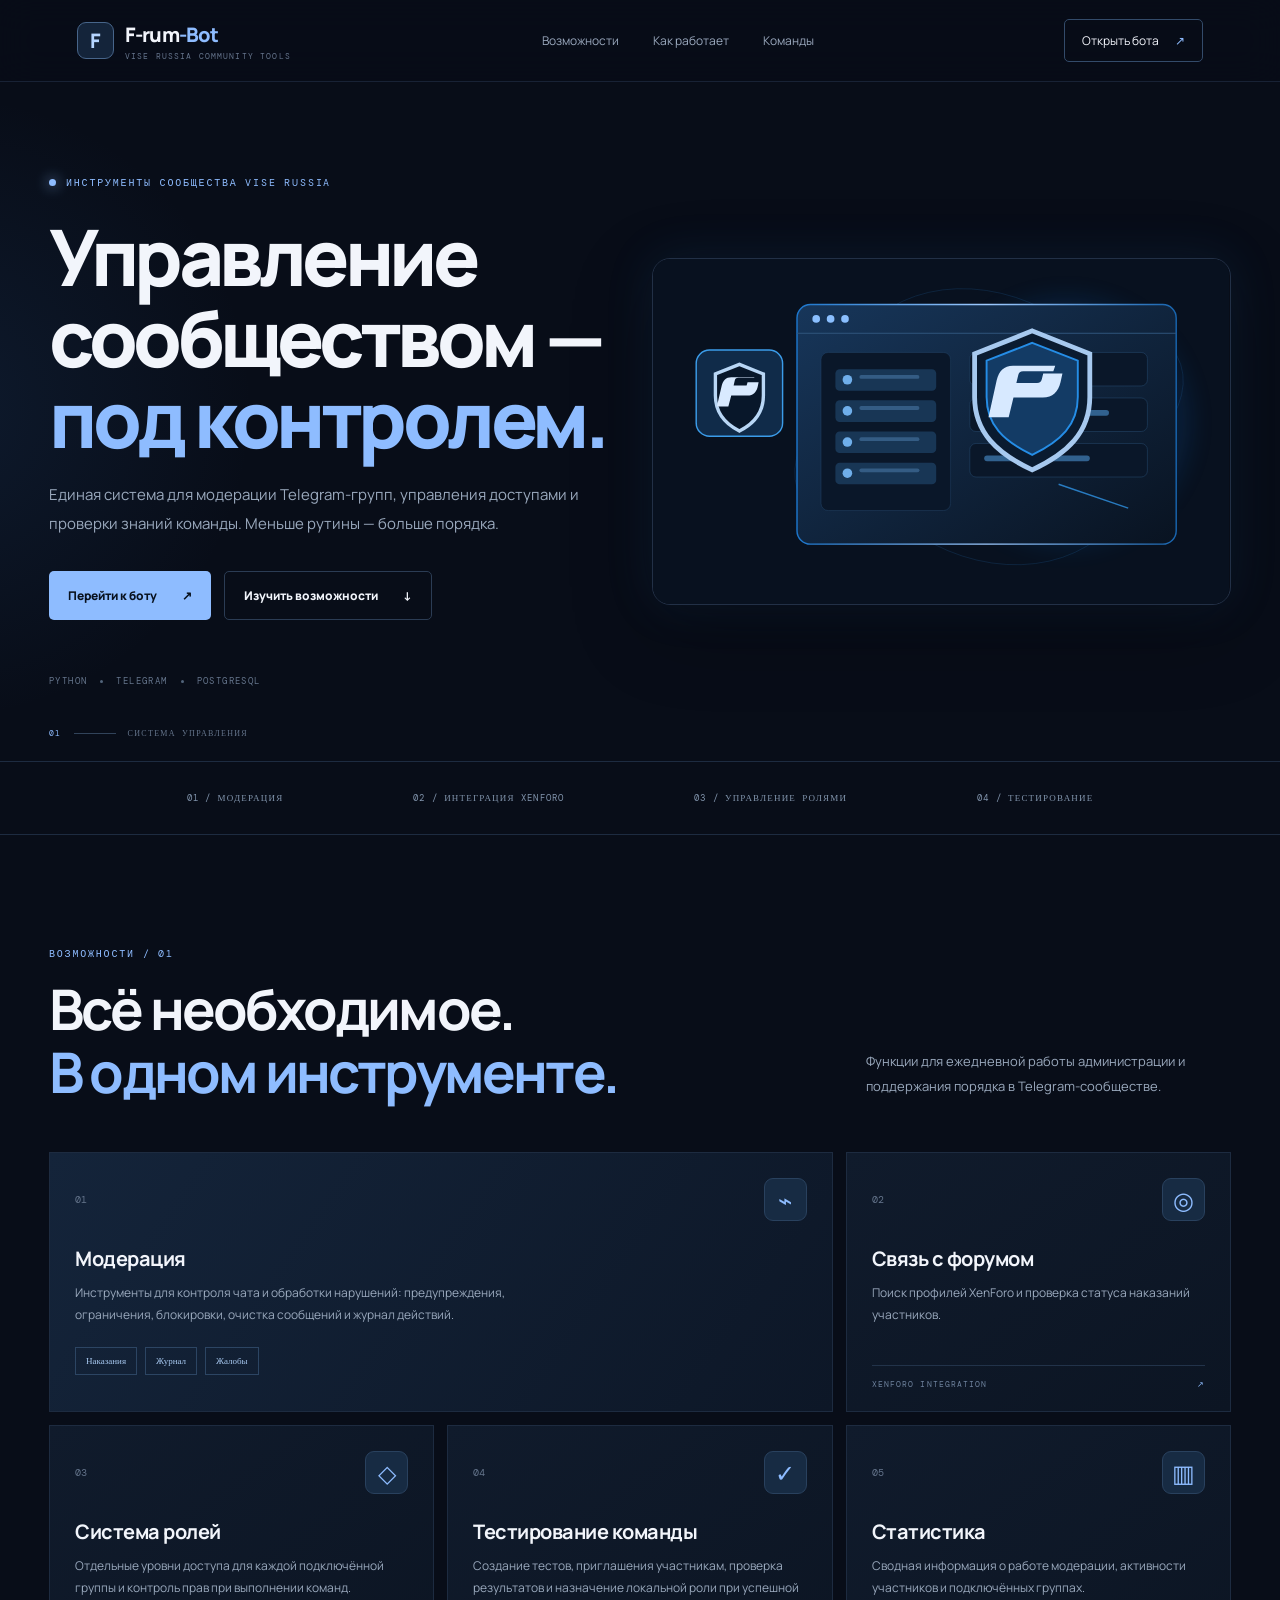
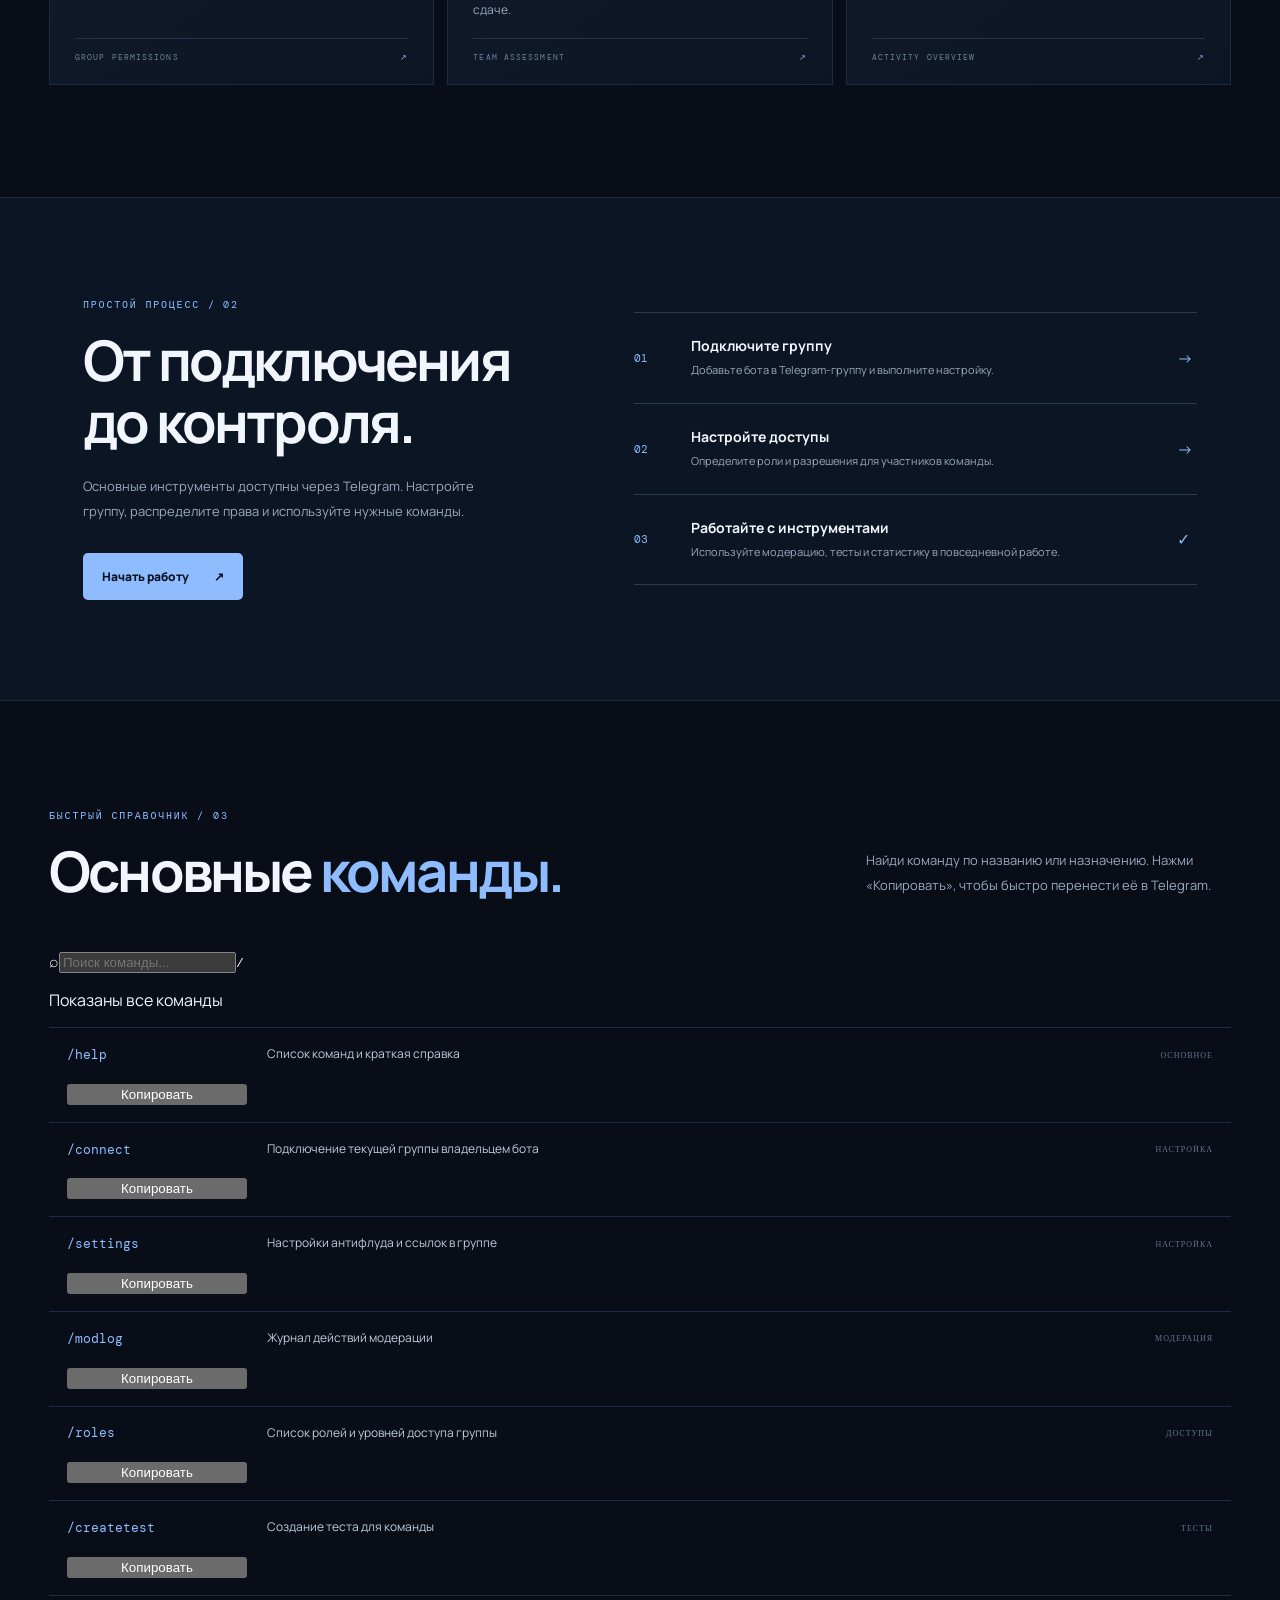
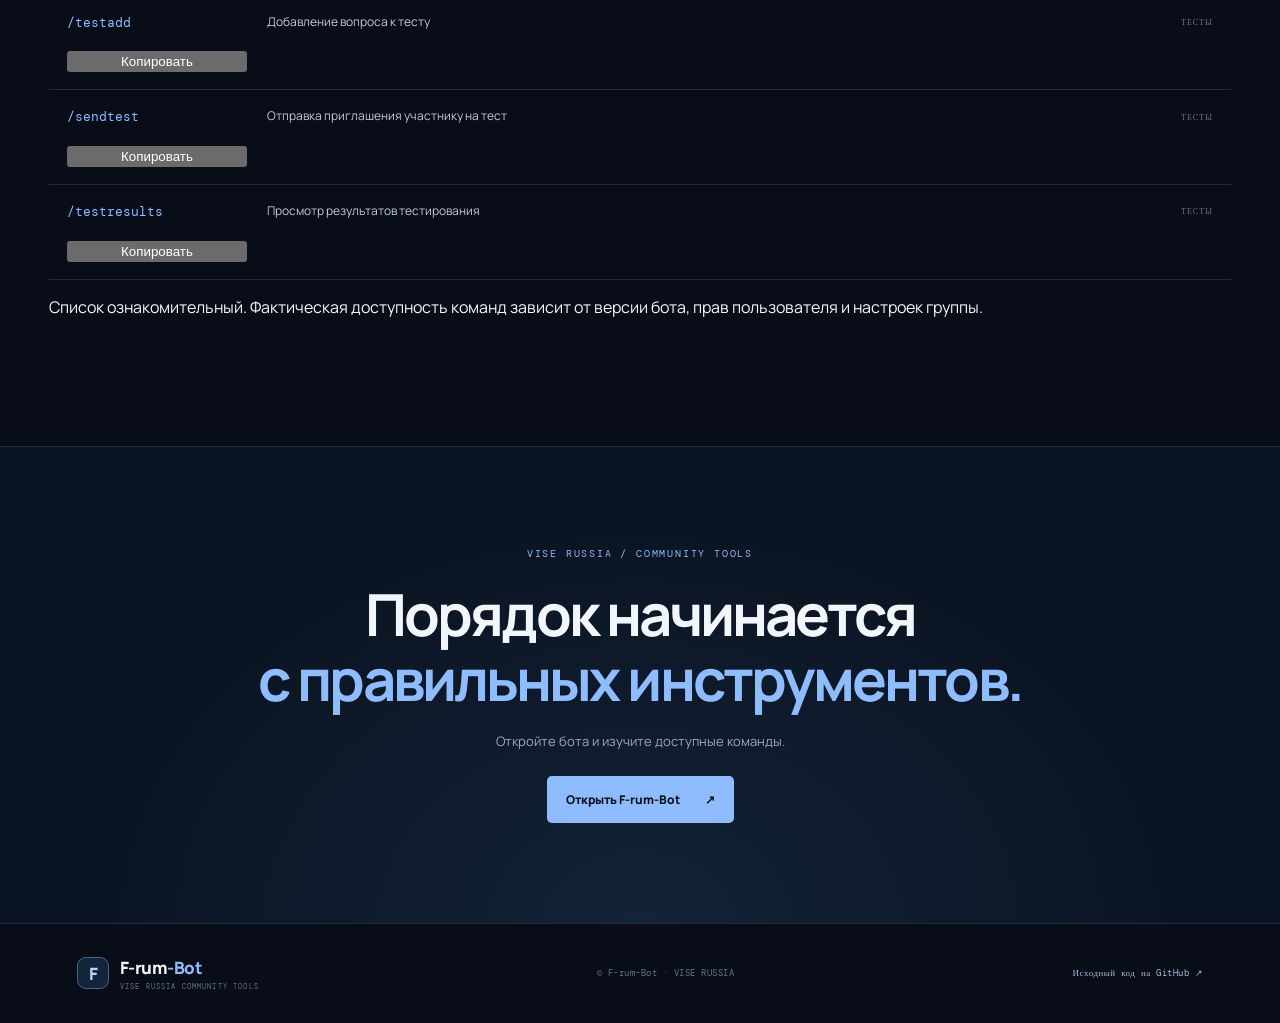
==== commit ef5a86e1: "Add interactive command search and copy controls" ====
--- a/sites/info/index.html
+++ b/sites/info/index.html
@@ -72,23 +72,27 @@
       </div>
     </section>
 
-    <section id="commands" class="section commands-section">
-      <div class="section-heading"><div><p class="eyebrow">БЫСТРЫЙ СПРАВОЧНИК / 03</p><h2>Основные <span>команды.</span></h2></div><p class="section-intro">Краткий список команд для начала работы. Доступность зависит от прав пользователя и типа чата.</p></div>
-      <div class="command-list">
-        <div><code>/help</code><span>Список команд и краткая справка</span><small>ОСНОВНОЕ</small></div>
-        <div><code>/connect</code><span>Подключение текущей группы владельцем бота</span><small>НАСТРОЙКА</small></div>
-        <div><code>/settings</code><span>Настройки антифлуда и ссылок в группе</span><small>НАСТРОЙКА</small></div>
-        <div><code>/modlog</code><span>Журнал действий модерации</span><small>МОДЕРАЦИЯ</small></div>
-        <div><code>/roles</code><span>Список ролей и уровней доступа группы</span><small>ДОСТУПЫ</small></div>
-        <div><code>/createtest</code><span>Создание теста для команды</span><small>ТЕСТЫ</small></div>
-        <div><code>/testadd</code><span>Вопрос: /testadd ID | вопрос | правильный ответ | варианты</span><small>ТЕСТЫ</small></div>
-        <div><code>/sendtest</code><span>Приглашение: /sendtest TELEGRAM_ID ID_ТЕСТА</span><small>ТЕСТЫ</small></div>
-        <div><code>/testresults</code><span>Просмотр результатов тестирования по ID теста</span><small>ТЕСТЫ</small></div>
+    <section id="commands" class="section commands-section reveal">
+      <div class="section-heading"><div><p class="eyebrow">БЫСТРЫЙ СПРАВОЧНИК / 03</p><h2>Основные <span>команды.</span></h2></div><p class="section-intro">Найди команду по названию или назначению. Нажми «Копировать», чтобы быстро перенести её в Telegram.</p></div>
+      <label class="command-search"><span aria-hidden="true">⌕</span><input id="commandSearch" type="search" placeholder="Поиск команды..." autocomplete="off" aria-label="Поиск команды"><kbd>/</kbd></label>
+      <p class="search-count" id="searchCount" aria-live="polite">Показаны все команды</p>
+      <div class="command-list" id="commandList">
+        <div class="command-row"><code>/help</code><span>Список команд и краткая справка</span><small>ОСНОВНОЕ</small><button class="copy-command" type="button" aria-label="Скопировать /help">Копировать</button></div>
+        <div class="command-row"><code>/connect</code><span>Подключение текущей группы владельцем бота</span><small>НАСТРОЙКА</small><button class="copy-command" type="button" aria-label="Скопировать /connect">Копировать</button></div>
+        <div class="command-row"><code>/settings</code><span>Настройки антифлуда и ссылок в группе</span><small>НАСТРОЙКА</small><button class="copy-command" type="button" aria-label="Скопировать /settings">Копировать</button></div>
+        <div class="command-row"><code>/modlog</code><span>Журнал действий модерации</span><small>МОДЕРАЦИЯ</small><button class="copy-command" type="button" aria-label="Скопировать /modlog">Копировать</button></div>
+        <div class="command-row"><code>/roles</code><span>Список ролей и уровней доступа группы</span><small>ДОСТУПЫ</small><button class="copy-command" type="button" aria-label="Скопировать /roles">Копировать</button></div>
+        <div class="command-row"><code>/createtest</code><span>Создание теста для команды</span><small>ТЕСТЫ</small><button class="copy-command" type="button" aria-label="Скопировать /createtest">Копировать</button></div>
+        <div class="command-row"><code>/testadd</code><span>Добавление вопроса к тесту</span><small>ТЕСТЫ</small><button class="copy-command" type="button" aria-label="Скопировать /testadd">Копировать</button></div>
+        <div class="command-row"><code>/sendtest</code><span>Отправка приглашения участнику на тест</span><small>ТЕСТЫ</small><button class="copy-command" type="button" aria-label="Скопировать /sendtest">Копировать</button></div>
+        <div class="command-row"><code>/testresults</code><span>Просмотр результатов тестирования</span><small>ТЕСТЫ</small><button class="copy-command" type="button" aria-label="Скопировать /testresults">Копировать</button></div>
       </div>
+      <p class="commands-note">Список ознакомительный. Фактическая доступность команд зависит от версии бота, прав пользователя и настроек группы.</p>
     </section>
 
     <section class="closing-cta"><p class="eyebrow">VISE RUSSIA / COMMUNITY TOOLS</p><h2>Порядок начинается<br><span>с правильных инструментов.</span></h2><p>Откройте бота и изучите доступные команды.</p><a class="button button-primary" href="https://t.me/ViseRussiaHelpForumBot" target="_blank" rel="noopener">Открыть F-rum-Bot <span>↗</span></a></section>
   </main>
   <footer><a class="brand footer-brand" href="#"><span class="brand-mark">F</span><span>F-rum<span class="brand-accent">-Bot</span><small>VISE RUSSIA COMMUNITY TOOLS</small></span></a><span>© F-rum-Bot · VISE RUSSIA</span><a href="https://github.com/Mark2312-eng/F-rum-Bot" target="_blank" rel="noopener">Исходный код на GitHub ↗</a></footer>
+  <script src="app.js" defer></script>
 </body>
 </html>
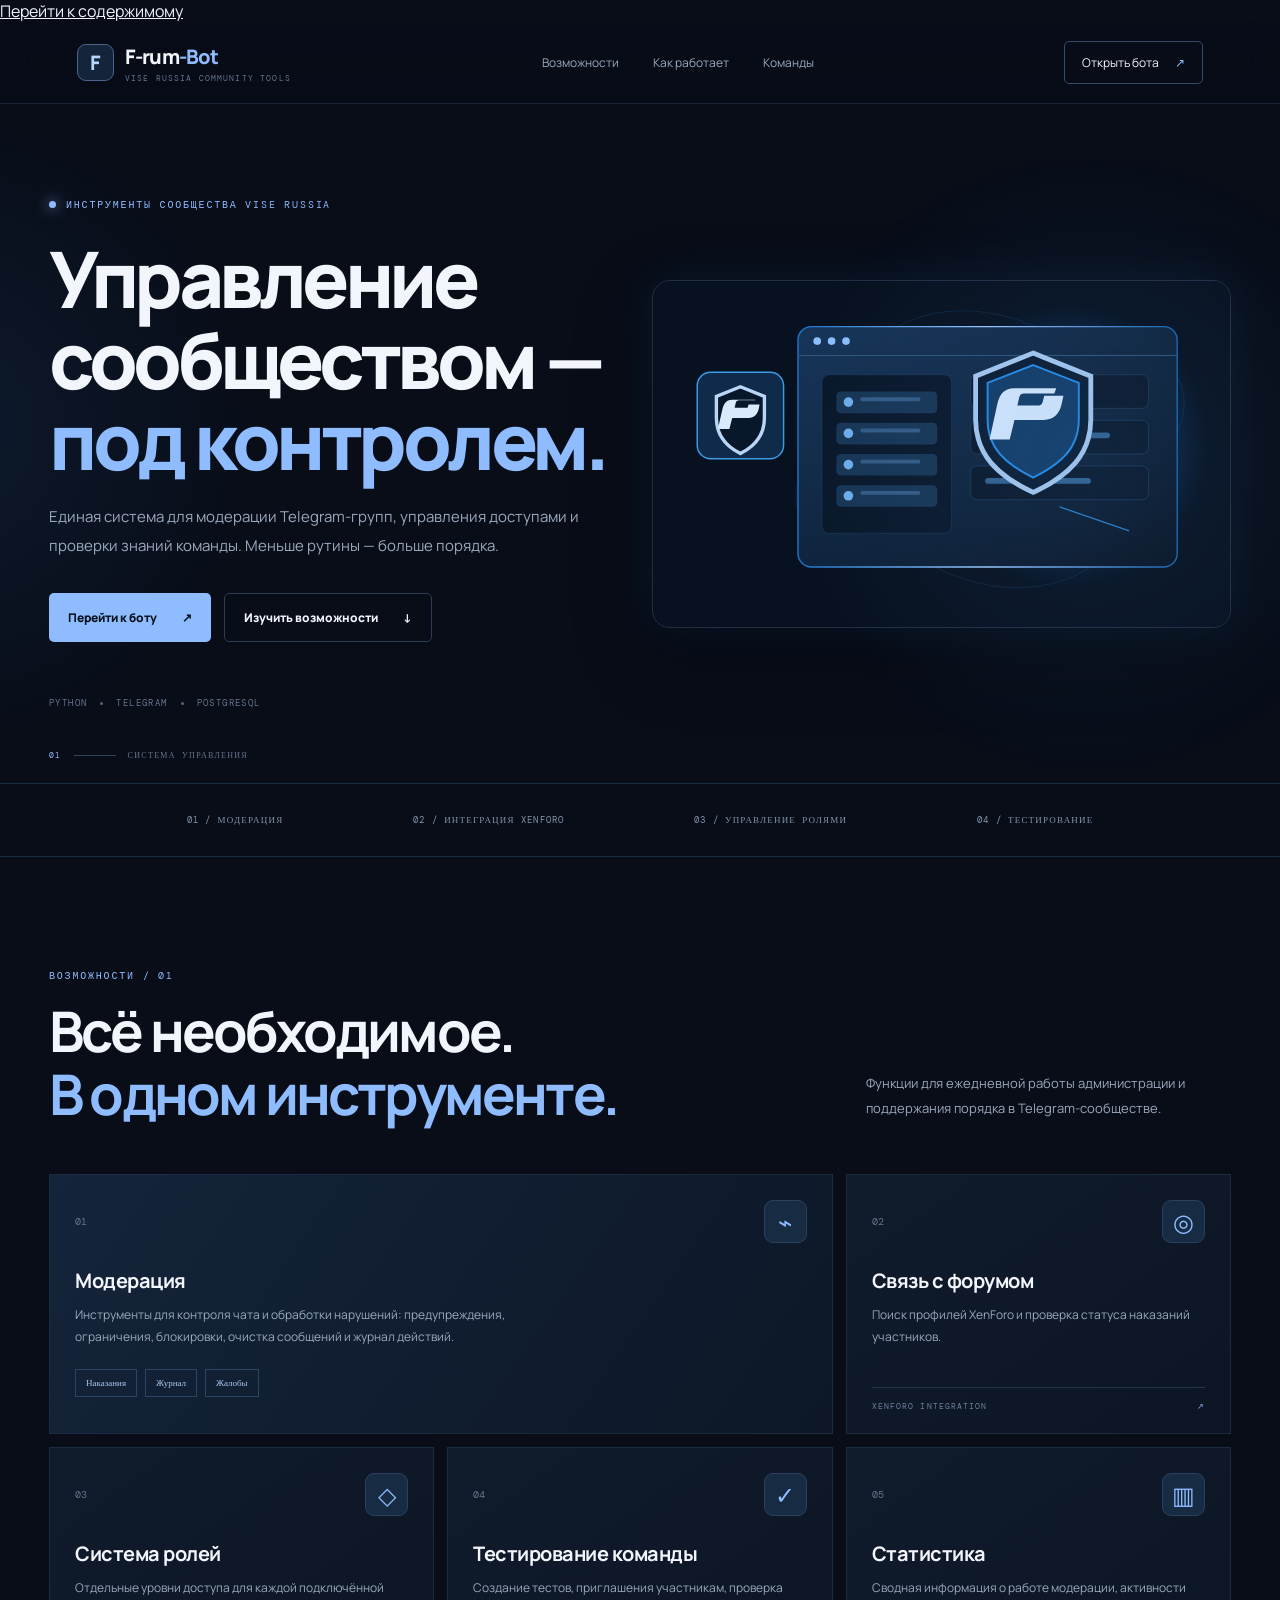
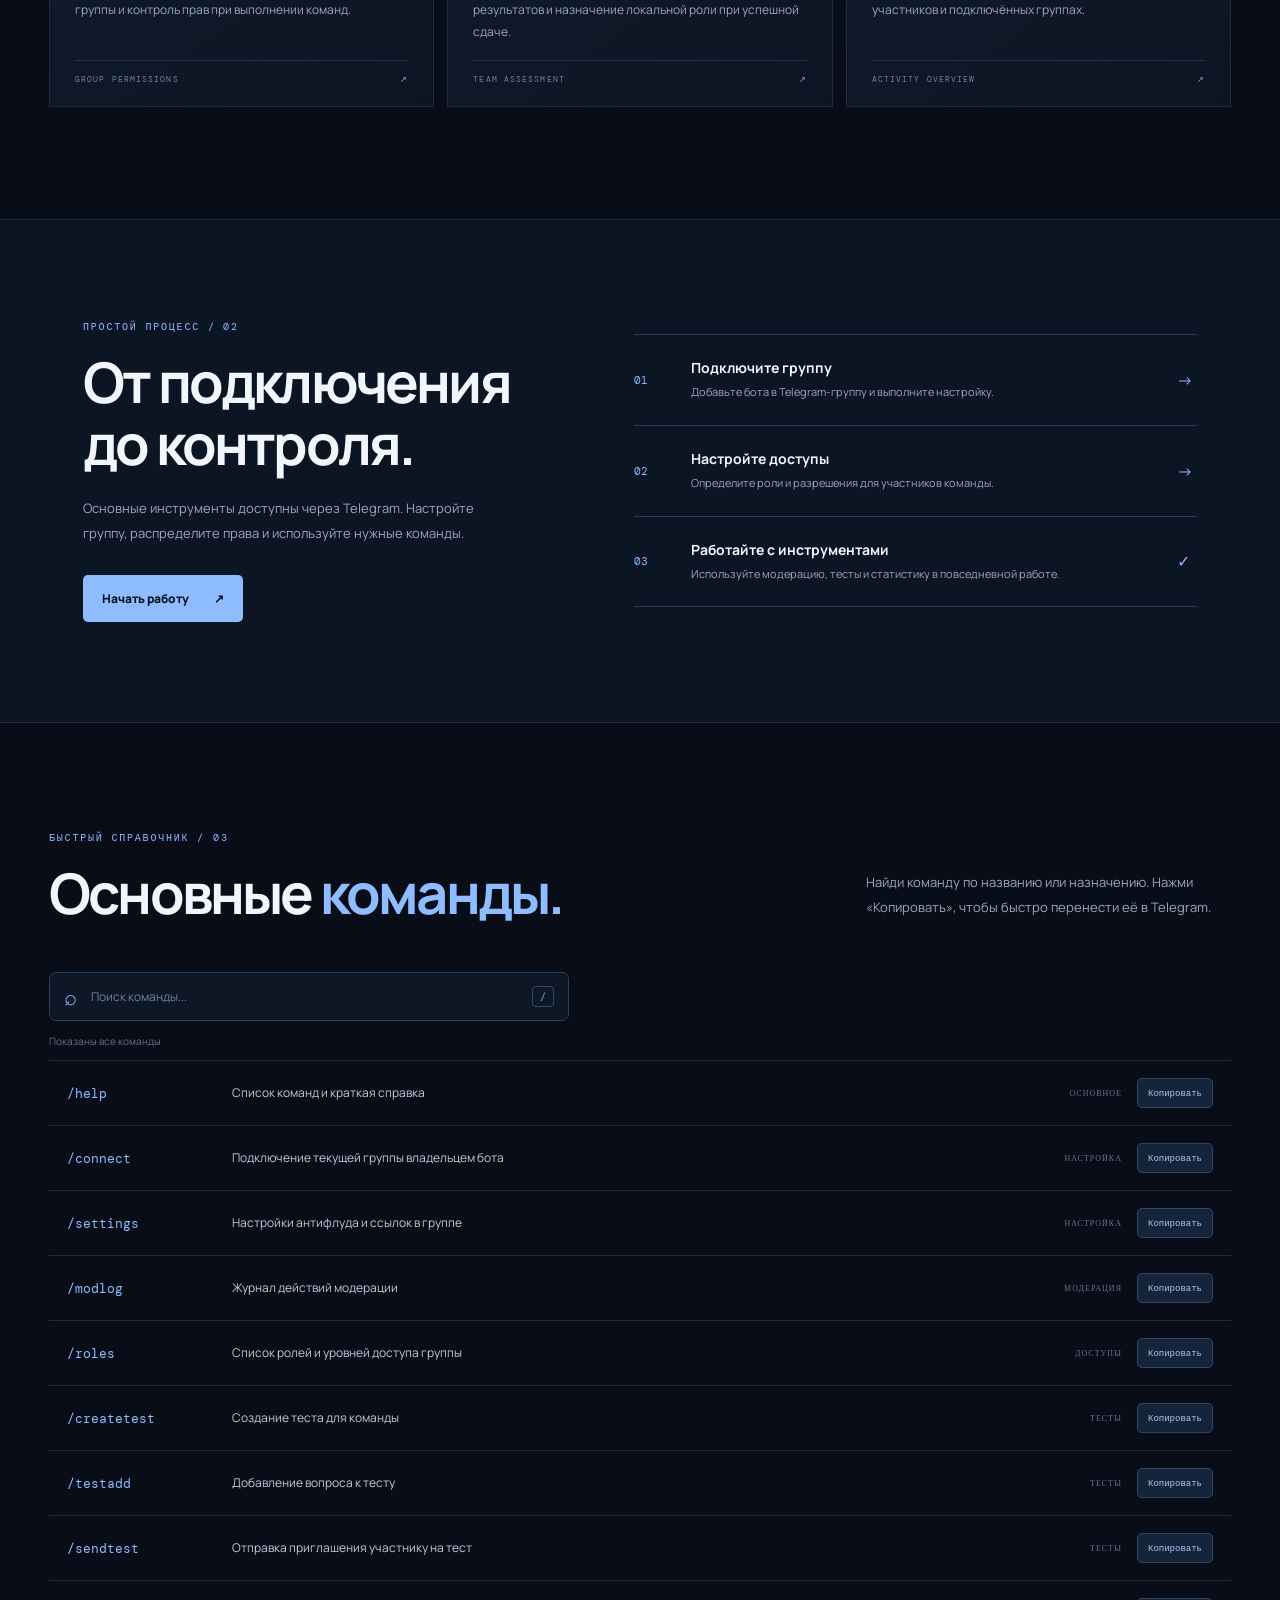
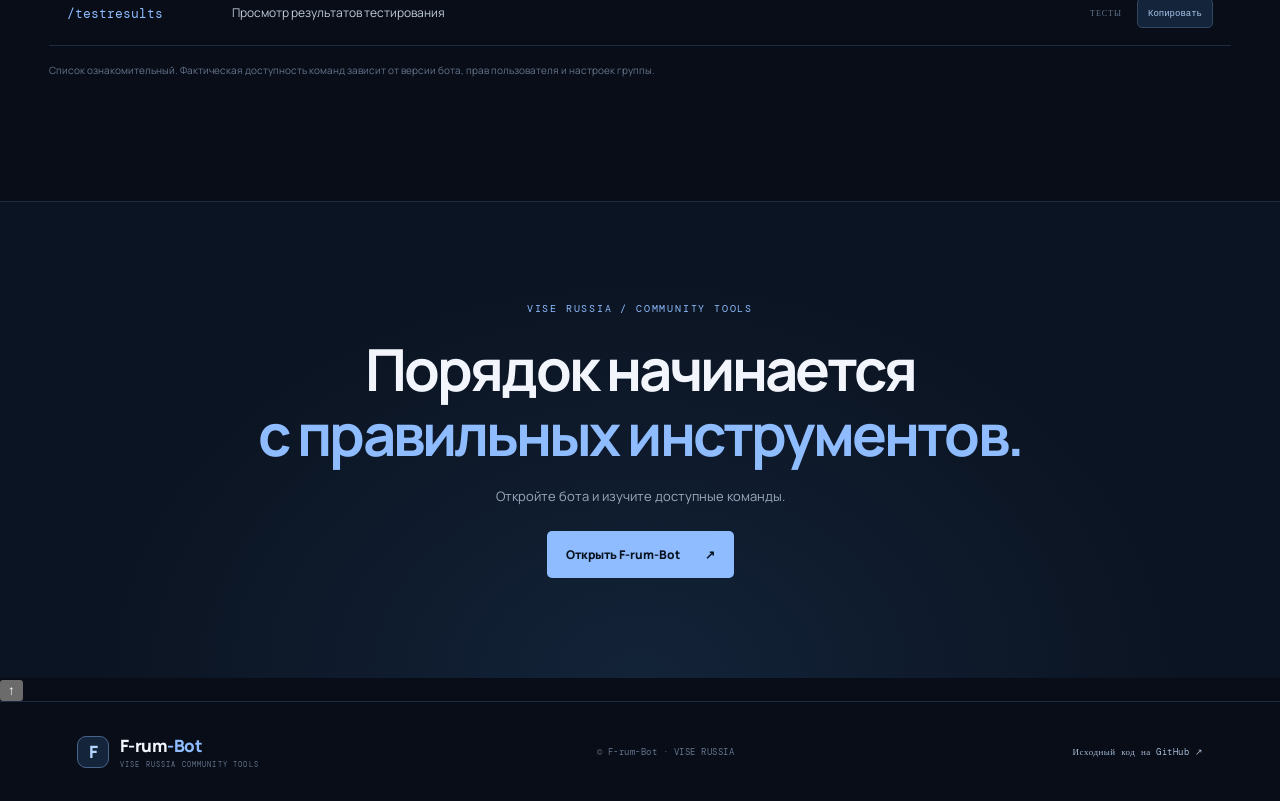
==== commit 65cf44e0: "Improve public site accessibility and metadata" ====
--- a/sites/info/index.html
+++ b/sites/info/index.html
@@ -4,7 +4,11 @@
   <meta charset="utf-8">
   <meta name="viewport" content="width=device-width, initial-scale=1">
   <meta name="theme-color" content="#080d18">
-  <meta name="description" content="F-rum-Bot — система управления Telegram-сообществом VISE RUSSIA: модерация, роли, тестирование и интеграция с XenForo.">
+  <meta name="description" content="F-rum-Bot — инструменты модерации Telegram-сообщества VISE RUSSIA, управления ролями и тестирования команды.">
+  <meta property="og:type" content="website">
+  <meta property="og:title" content="F-rum-Bot — управление сообществом VISE RUSSIA">
+  <meta property="og:description" content="Модерация Telegram-групп, роли, тестирование команды и инструменты сообщества.">
+  <meta property="og:image" content="assets/hero-illustration.svg">
   <title>F-rum-Bot — управление сообществом VISE RUSSIA</title>
   <link rel="preconnect" href="https://fonts.googleapis.com">
   <link rel="preconnect" href="https://fonts.gstatic.com" crossorigin>
@@ -13,6 +17,8 @@
   <link rel="stylesheet" href="style.css">
 </head>
 <body>
+  <a class="skip-link" href="#main-content">Перейти к содержимому</a>
+  <div class="scroll-progress" aria-hidden="true"><span id="scrollProgress"></span></div>
   <header class="site-header">
     <a class="brand" href="#" aria-label="F-rum-Bot — главная"><span class="brand-mark">F</span><span>F-rum<span class="brand-accent">-Bot</span><small>VISE RUSSIA COMMUNITY TOOLS</small></span></a>
     <nav class="desktop-nav" aria-label="Основная навигация">
@@ -29,7 +35,7 @@
     <a class="header-cta" href="https://t.me/ViseRussiaHelpForumBot" target="_blank" rel="noopener">Открыть бота <span>↗</span></a>
   </header>
 
-  <main>
+  <main id="main-content">
     <section class="hero">
       <div class="hero-copy">
         <div class="status"><span class="status-dot"></span> ИНСТРУМЕНТЫ СООБЩЕСТВА VISE RUSSIA</div>
@@ -92,6 +98,7 @@
 
     <section class="closing-cta"><p class="eyebrow">VISE RUSSIA / COMMUNITY TOOLS</p><h2>Порядок начинается<br><span>с правильных инструментов.</span></h2><p>Откройте бота и изучите доступные команды.</p><a class="button button-primary" href="https://t.me/ViseRussiaHelpForumBot" target="_blank" rel="noopener">Открыть F-rum-Bot <span>↗</span></a></section>
   </main>
+  <button class="back-to-top" id="backToTop" type="button" aria-label="Наверх">↑</button>
   <footer><a class="brand footer-brand" href="#"><span class="brand-mark">F</span><span>F-rum<span class="brand-accent">-Bot</span><small>VISE RUSSIA COMMUNITY TOOLS</small></span></a><span>© F-rum-Bot · VISE RUSSIA</span><a href="https://github.com/Mark2312-eng/F-rum-Bot" target="_blank" rel="noopener">Исходный код на GitHub ↗</a></footer>
   <script src="app.js" defer></script>
 </body>
--- a/sites/info/style.css
+++ b/sites/info/style.css
@@ -43,3 +43,31 @@
 .header-cta{font-size:9px;padding:9px 8px}
 .hero h1{font-size:43px;letter-spacing:-2.6px}
 }
+
+/* Premium motion and interactive command reference */
+:root{scroll-behavior:smooth}
+::selection{background:rgba(142,188,255,.28);color:#fff}
+.hero:after{content:"";position:absolute;inset:5% -12% auto auto;width:min(55vw,650px);height:min(55vw,650px);border-radius:50%;background:radial-gradient(circle,rgba(68,132,205,.13),transparent 68%);pointer-events:none;animation:ambient-drift 13s ease-in-out infinite alternate}
+@keyframes ambient-drift{from{transform:translate3d(-18px,-8px,0) scale(.94)}to{transform:translate3d(22px,20px,0) scale(1.08)}}
+.hero-art{animation:art-float 7s ease-in-out infinite;will-change:transform}
+@keyframes art-float{0%,100%{transform:translateY(0)}50%{transform:translateY(-9px)}}
+.reveal{opacity:0;transform:translateY(22px);transition:opacity .65s ease,transform .65s cubic-bezier(.2,.7,.2,1)}
+.reveal.is-visible{opacity:1;transform:translateY(0)}
+.feature-card{transition:border-color .25s,transform .3s cubic-bezier(.2,.7,.2,1),box-shadow .3s}
+.feature-card:hover{box-shadow:0 18px 48px rgba(0,0,0,.22),0 0 28px rgba(91,151,220,.08)}
+.command-search{display:flex;align-items:center;gap:12px;max-width:520px;margin:0 0 12px;padding:0 14px;height:49px;border:1px solid #2b405b;border-radius:7px;background:#0d1726;color:var(--accent)}
+.command-search:focus-within{border-color:var(--accent);box-shadow:0 0 0 3px rgba(142,188,255,.1)}
+.command-search>span{font-size:22px}
+.command-search input{min-width:0;flex:1;border:0;outline:0;background:transparent;color:var(--text);font:12px Manrope,Arial,sans-serif}
+.command-search input::placeholder{color:#71839a}
+.command-search kbd{padding:3px 7px;border:1px solid #334963;border-radius:4px;color:#8ea4bf;font:10px 'DM Mono',monospace}
+.search-count,.commands-note{color:var(--dim);font-size:10px;line-height:1.7}
+.command-list .command-row{grid-template-columns:150px minmax(0,1fr) 100px auto;gap:15px}
+.copy-command{border:1px solid #304763;background:#14243a;color:#a9c9f0;border-radius:5px;padding:8px 10px;font:9px 'DM Mono',monospace;cursor:pointer;transition:background .2s,border-color .2s,color .2s}
+.copy-command:hover,.copy-command:focus-visible{background:#203a59;border-color:#8ebcff;color:#fff}
+.copy-command:focus-visible,.command-search input:focus-visible{outline:2px solid var(--accent);outline-offset:3px}
+.command-row[hidden]{display:none}
+.commands-note{margin-top:16px}
+@media(max-width:760px){.command-list .command-row{grid-template-columns:100px minmax(0,1fr) auto;gap:9px}.command-list .command-row small{display:none}.copy-command{padding:7px 8px;font-size:8px}}
+@media(max-width:420px){.command-list .command-row{grid-template-columns:85px minmax(0,1fr)}.copy-command{grid-column:2;justify-self:start}.command-list code{font-size:10px}}
+@media(prefers-reduced-motion:reduce){.hero:after,.hero-art{animation:none!important}.reveal{opacity:1;transform:none;transition:none}.feature-card,.button{transition:none}}
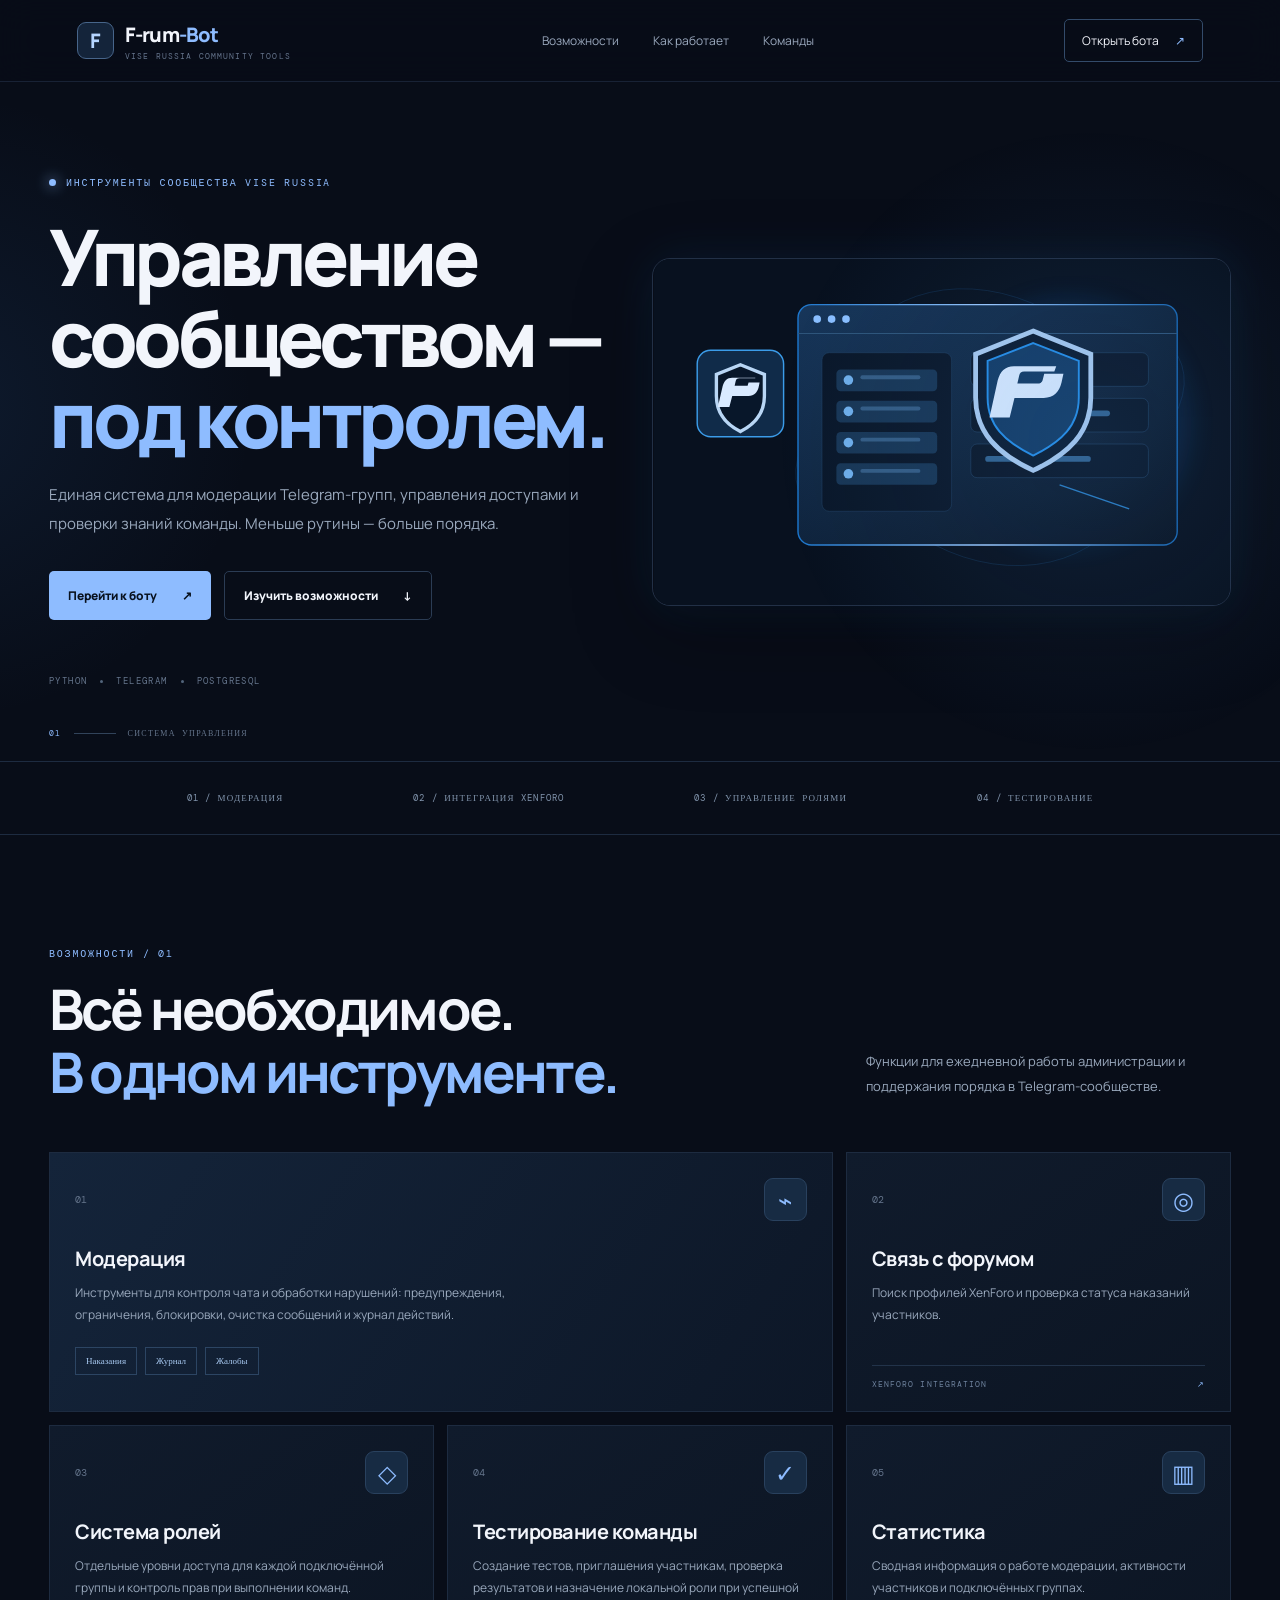
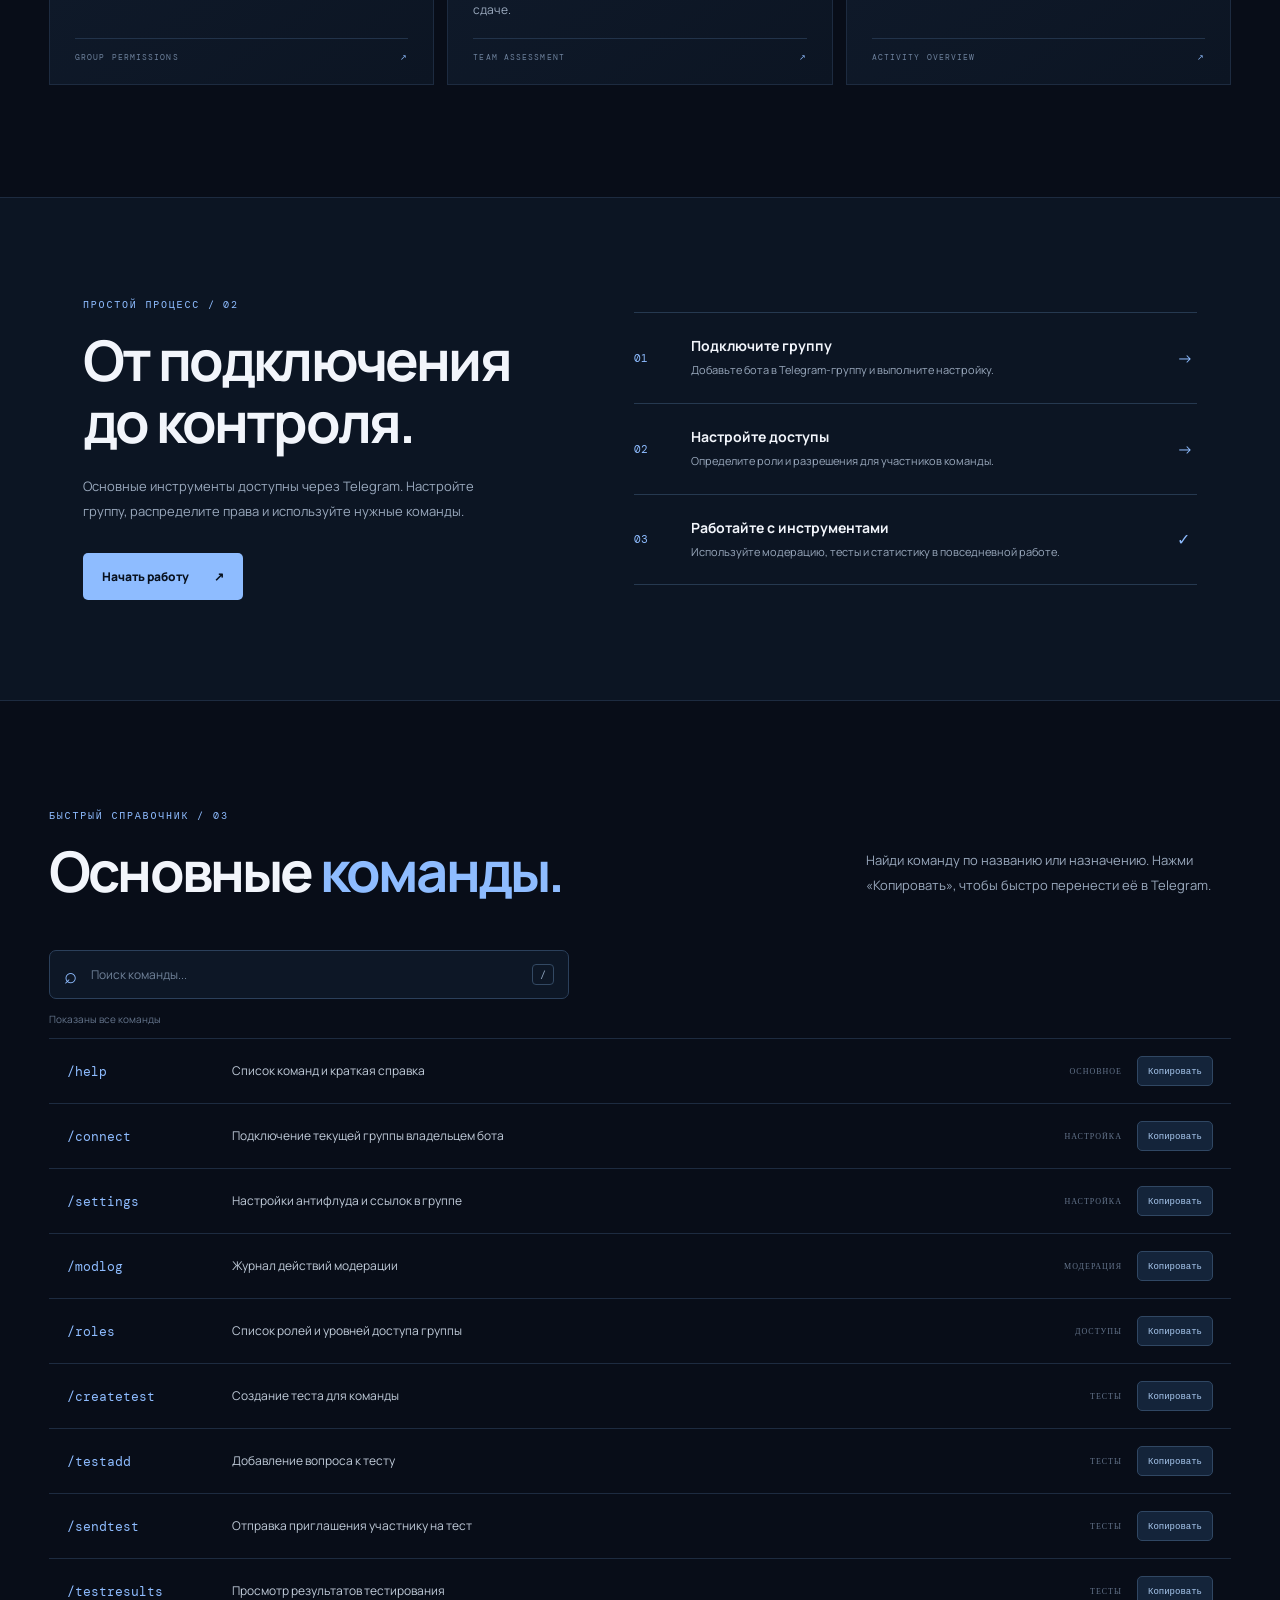
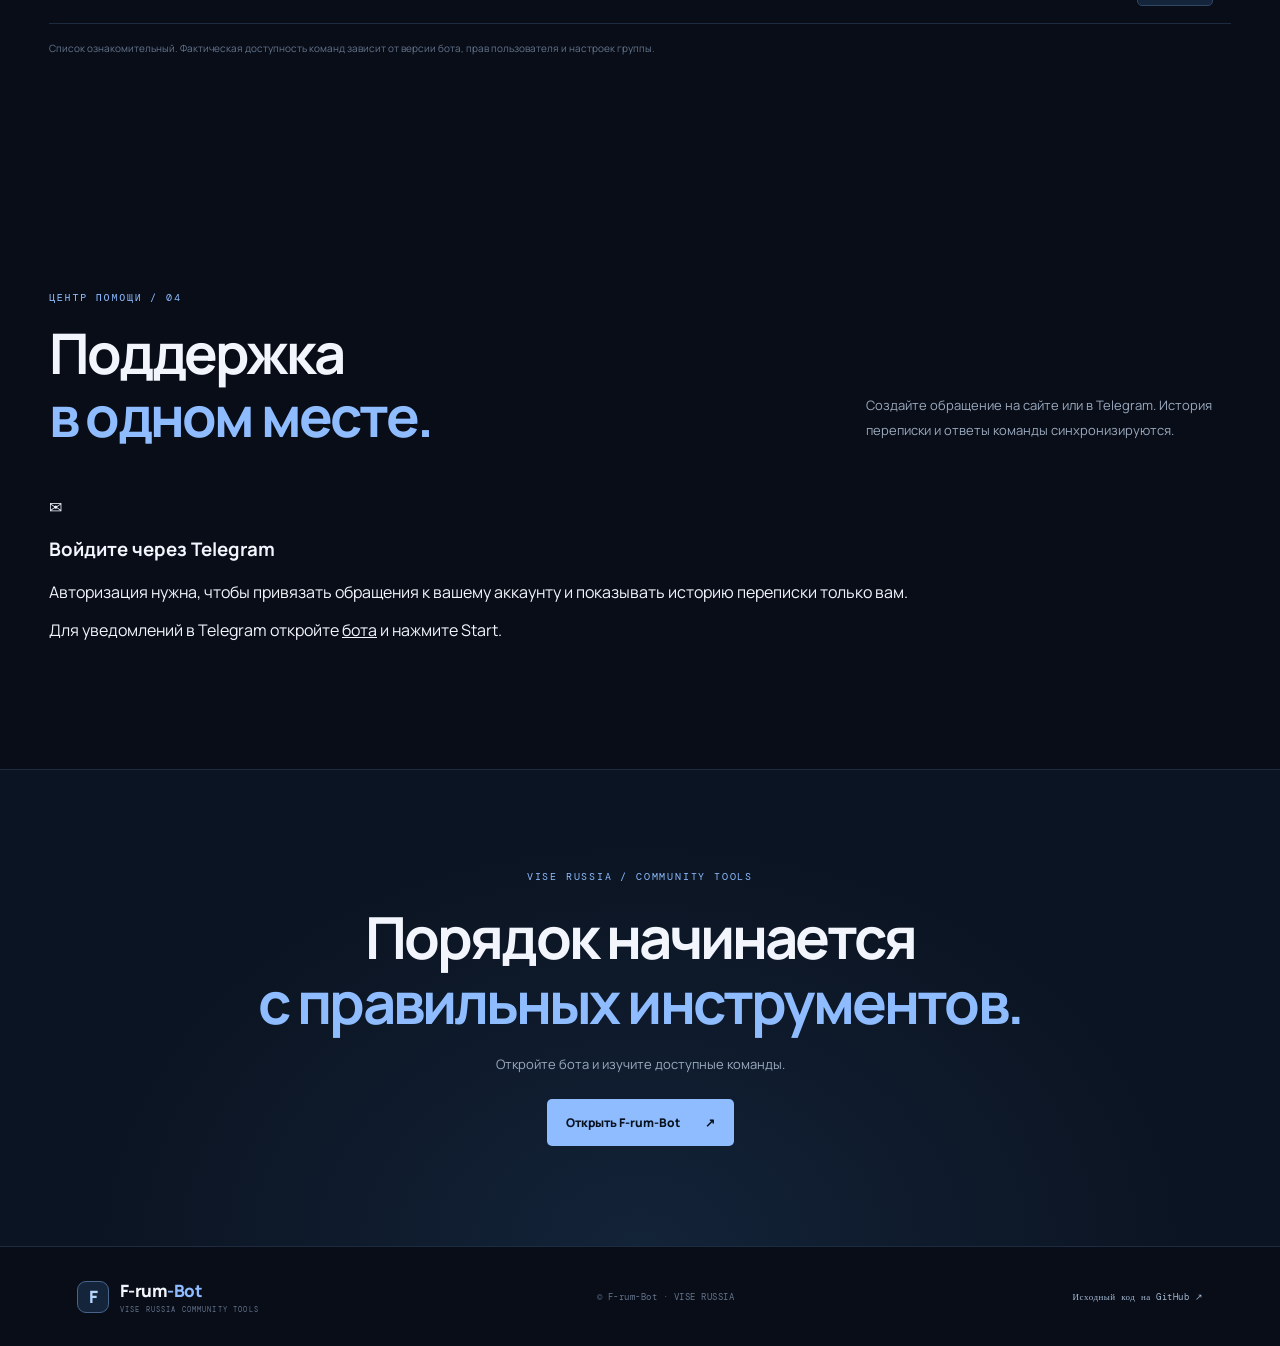
==== commit 34284f56: "Add Telegram-authenticated support center to public site" ====
--- a/sites/info/index.html
+++ b/sites/info/index.html
@@ -96,6 +96,32 @@
       <p class="commands-note">Список ознакомительный. Фактическая доступность команд зависит от версии бота, прав пользователя и настроек группы.</p>
     </section>
 
+    <section id="support" class="section support-section">
+      <div class="section-heading"><div><p class="eyebrow">ЦЕНТР ПОМОЩИ / 04</p><h2>Поддержка<br><span>в одном месте.</span></h2></div><p class="section-intro">Создайте обращение на сайте или в Telegram. История переписки и ответы команды синхронизируются.</p></div>
+      <div class="support-shell">
+        <div class="support-auth" id="supportAuth">
+          <div class="support-auth-copy"><span class="support-icon">✉</span><h3>Войдите через Telegram</h3><p>Авторизация нужна, чтобы привязать обращения к вашему аккаунту и показывать историю переписки только вам.</p></div>
+          <div id="telegramLoginWidget"></div>
+          <p class="support-hint">Для уведомлений в Telegram откройте <a href="https://t.me/ViseRussiaHelpForumBot" target="_blank" rel="noopener">бота</a> и нажмите Start.</p>
+        </div>
+        <div class="support-workspace" id="supportWorkspace" hidden>
+          <div class="support-toolbar"><div><span class="support-online-dot"></span><strong id="supportWelcome">Вы вошли</strong></div><button class="support-logout" id="supportLogout" type="button">Выйти</button></div>
+          <div class="support-columns">
+            <div class="support-create">
+              <h3>Новое обращение</h3>
+              <form id="supportCreateForm">
+                <label for="supportSubject">Тема</label><input id="supportSubject" name="subject" maxlength="120" required placeholder="Например, не работает команда">
+                <label for="supportMessage">Опишите проблему</label><textarea id="supportMessage" name="message" maxlength="2000" required rows="5" placeholder="Что произошло и что вы ожидали увидеть?"></textarea>
+                <button class="button button-primary" type="submit">Отправить обращение <span>↗</span></button>
+              </form>
+              <p class="support-feedback" id="supportFeedback" role="status"></p>
+            </div>
+            <div class="support-history"><div class="support-history-head"><h3>Мои обращения</h3><button id="supportRefresh" type="button">Обновить ↻</button></div><div id="supportTickets" class="support-ticket-list"><p class="support-empty">Загрузка обращений…</p></div><div id="supportThread" class="support-thread" hidden></div></div>
+          </div>
+        </div>
+      </div>
+    </section>
+
     <section class="closing-cta"><p class="eyebrow">VISE RUSSIA / COMMUNITY TOOLS</p><h2>Порядок начинается<br><span>с правильных инструментов.</span></h2><p>Откройте бота и изучите доступные команды.</p><a class="button button-primary" href="https://t.me/ViseRussiaHelpForumBot" target="_blank" rel="noopener">Открыть F-rum-Bot <span>↗</span></a></section>
   </main>
   <button class="back-to-top" id="backToTop" type="button" aria-label="Наверх">↑</button>
--- a/sites/info/style.css
+++ b/sites/info/style.css
@@ -71,3 +71,18 @@
 @media(max-width:760px){.command-list .command-row{grid-template-columns:100px minmax(0,1fr) auto;gap:9px}.command-list .command-row small{display:none}.copy-command{padding:7px 8px;font-size:8px}}
 @media(max-width:420px){.command-list .command-row{grid-template-columns:85px minmax(0,1fr)}.copy-command{grid-column:2;justify-self:start}.command-list code{font-size:10px}}
 @media(prefers-reduced-motion:reduce){.hero:after,.hero-art{animation:none!important}.reveal{opacity:1;transform:none;transition:none}.feature-card,.button{transition:none}}
+
+
+/* Small usability and accessibility improvements */
+.skip-link{position:fixed;left:14px;top:10px;z-index:1000;padding:11px 14px;border-radius:6px;background:var(--accent);color:#08111e;font-size:12px;font-weight:800;text-decoration:none;transform:translateY(-160%);transition:transform .2s}
+.skip-link:focus{transform:translateY(0);outline:3px solid #fff;outline-offset:3px}
+.scroll-progress{position:fixed;top:0;left:0;right:0;height:3px;z-index:100;background:transparent;pointer-events:none}
+.scroll-progress span{display:block;width:0;height:100%;background:linear-gradient(90deg,#75a9ec,#c0ddff);box-shadow:0 0 12px rgba(142,188,255,.55)}
+.back-to-top{position:fixed;right:22px;bottom:22px;z-index:25;width:44px;height:44px;border:1px solid #47658a;border-radius:9px;background:#14243a;color:var(--accent2);font-size:21px;cursor:pointer;opacity:0;visibility:hidden;transform:translateY(8px);transition:opacity .2s,visibility .2s,transform .2s,background .2s}
+.back-to-top.is-visible{opacity:1;visibility:visible;transform:translateY(0)}
+.back-to-top:hover,.back-to-top:focus-visible{background:#203a59;border-color:var(--accent)}
+.copy-command[data-state="success"]{border-color:#477b68;color:#b9e6ce}
+.copy-command[data-state="error"]{border-color:#89514e;color:#ffc6c0}
+.command-search input:focus-visible{outline:none}
+@media(max-width:620px){.back-to-top{right:14px;bottom:14px;width:40px;height:40px}}
+@media(prefers-reduced-motion:reduce){.skip-link,.back-to-top{transition:none}}
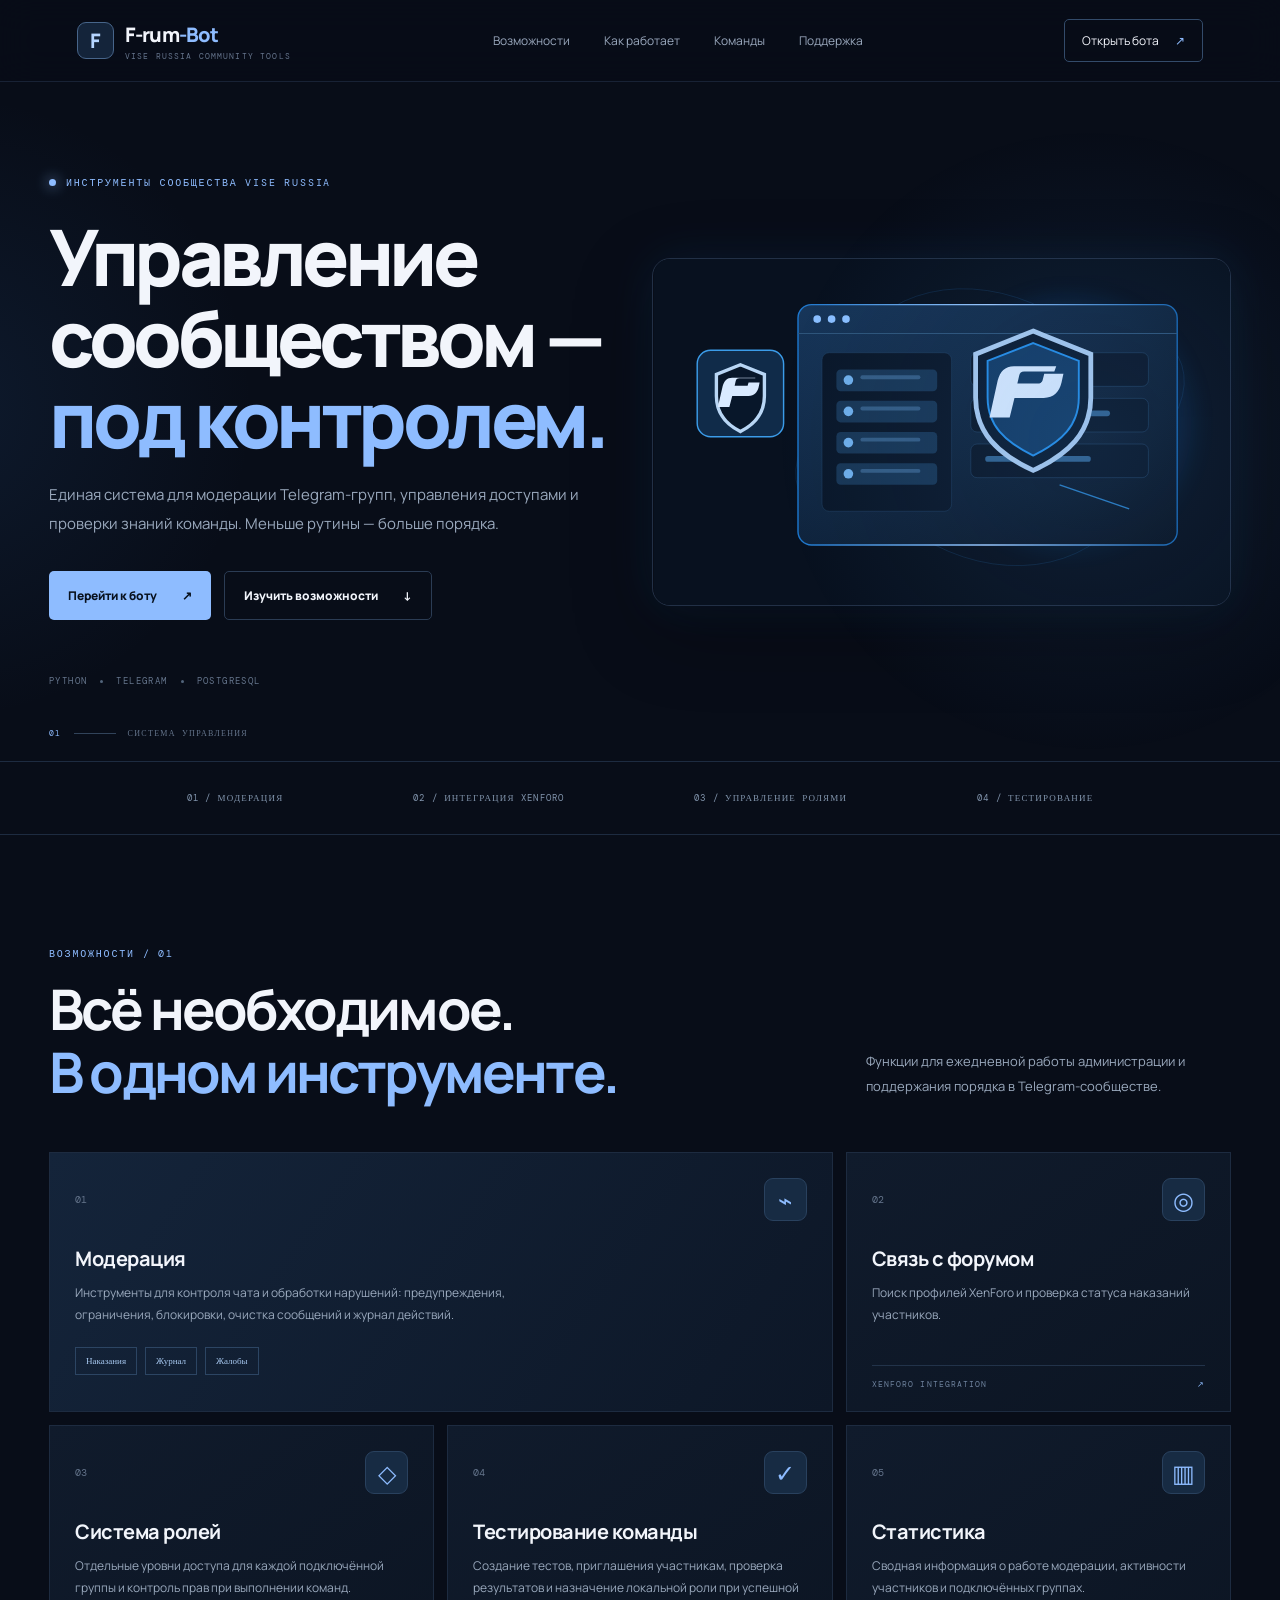
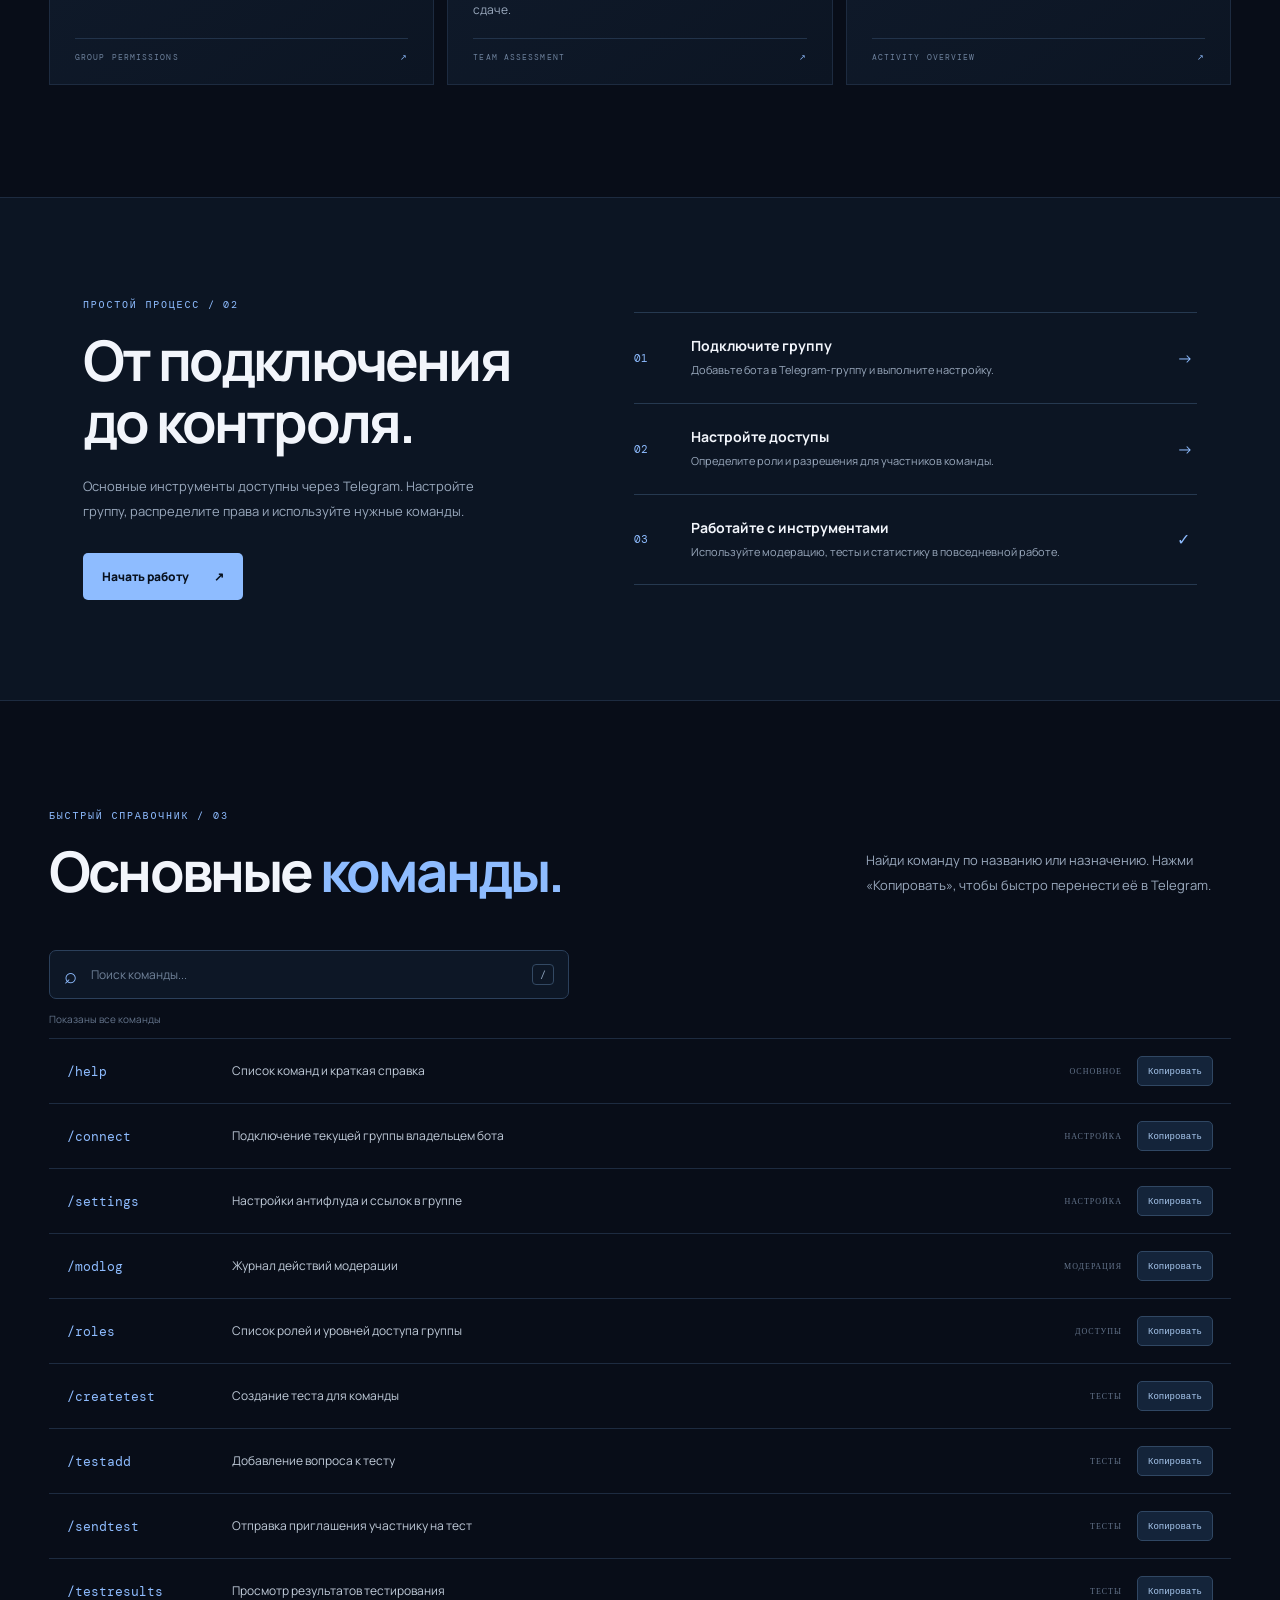
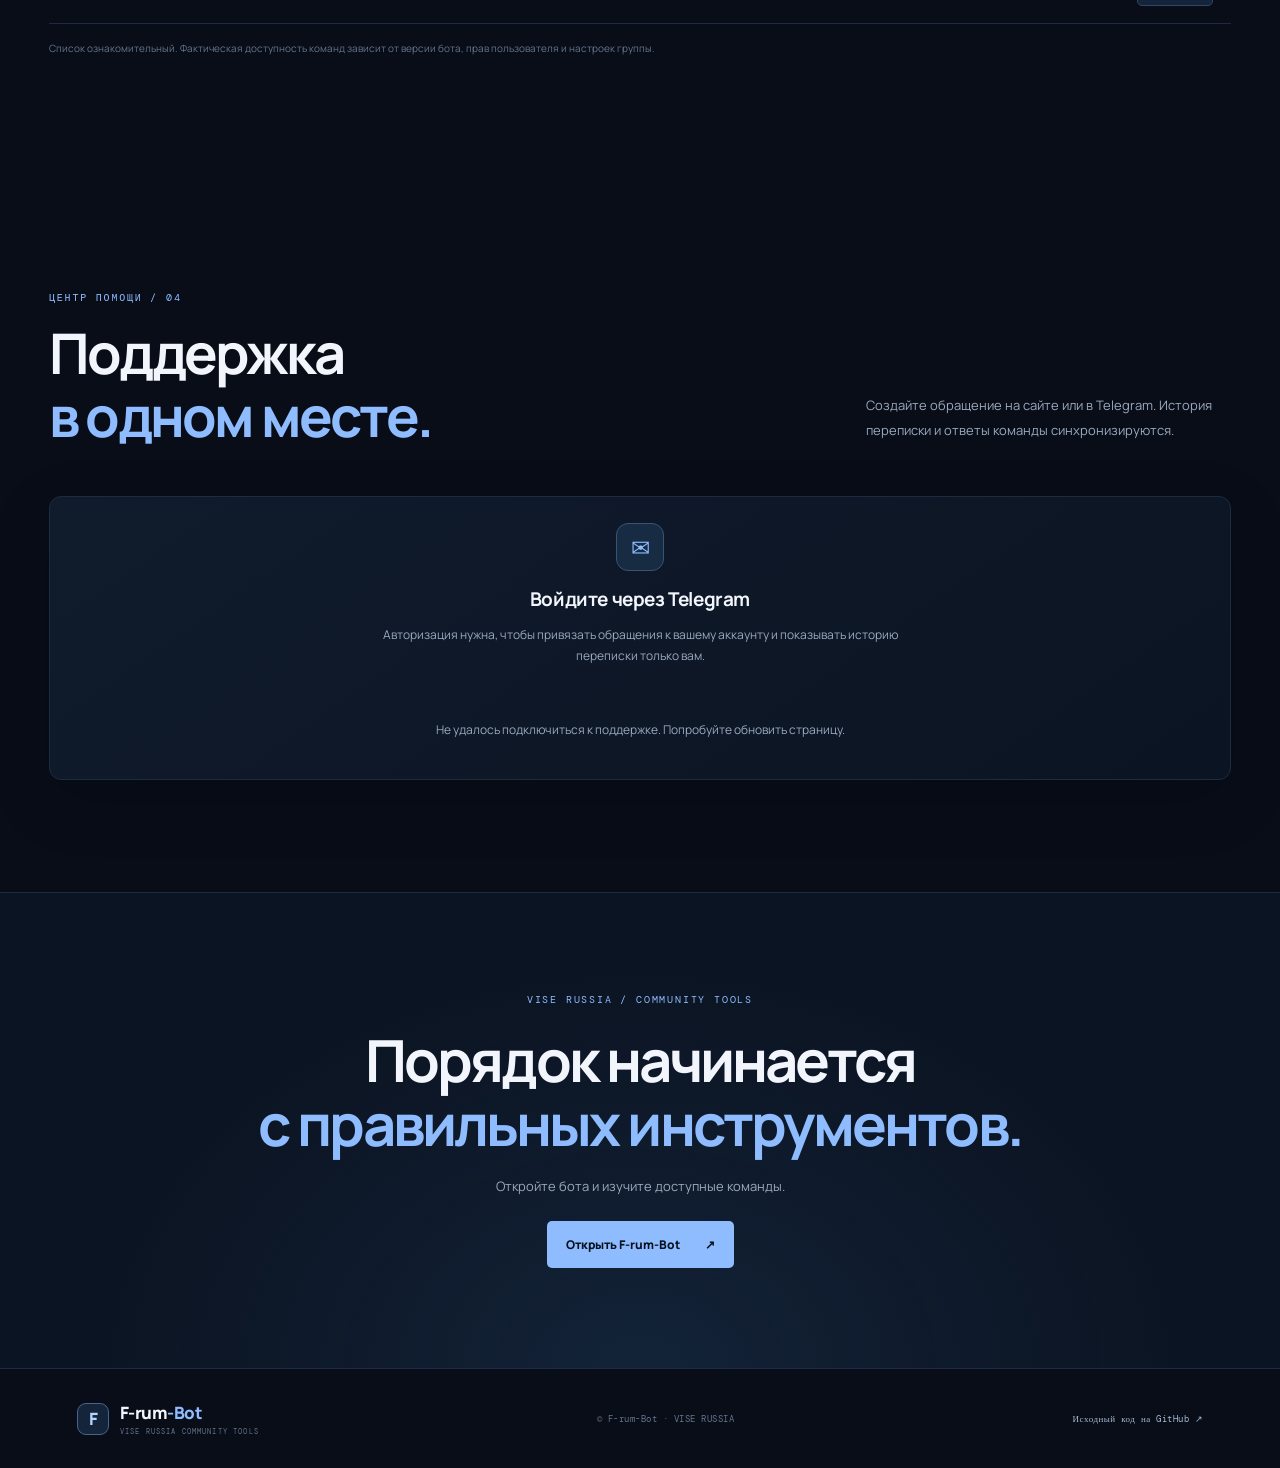
==== commit 8d765d13: "Add support center to site navigation" ====
--- a/sites/info/index.html
+++ b/sites/info/index.html
@@ -22,7 +22,7 @@
   <header class="site-header">
     <a class="brand" href="#" aria-label="F-rum-Bot — главная"><span class="brand-mark">F</span><span>F-rum<span class="brand-accent">-Bot</span><small>VISE RUSSIA COMMUNITY TOOLS</small></span></a>
     <nav class="desktop-nav" aria-label="Основная навигация">
-      <a href="#features">Возможности</a><a href="#workflow">Как работает</a><a href="#commands">Команды</a>
+      <a href="#features">Возможности</a><a href="#workflow">Как работает</a><a href="#commands">Команды</a><a href="#support">Поддержка</a>
     </nav>
     <details class="mobile-nav">
       <summary aria-label="Открыть меню">Меню <span>☰</span></summary>
--- a/sites/info/style.css
+++ b/sites/info/style.css
@@ -86,3 +86,46 @@
 .command-search input:focus-visible{outline:none}
 @media(max-width:620px){.back-to-top{right:14px;bottom:14px;width:40px;height:40px}}
 @media(prefers-reduced-motion:reduce){.skip-link,.back-to-top{transition:none}}
+
+
+/* Unified support center */
+.support-shell{border:1px solid var(--line);border-radius:12px;background:linear-gradient(145deg,#101b2c,#0b1422);padding:26px;box-shadow:0 20px 60px rgba(0,0,0,.18)}
+.support-auth{min-height:220px;display:flex;flex-direction:column;align-items:center;justify-content:center;text-align:center;gap:14px}
+.support-auth-copy{max-width:520px}.support-icon{display:grid;place-items:center;width:48px;height:48px;margin:auto;border:1px solid #355477;border-radius:12px;background:#172b43;color:var(--accent);font-size:23px}
+.support-auth h3,.support-create h3,.support-history h3{font-size:19px;letter-spacing:-.4px;margin:15px 0 8px}
+.support-auth p,.support-hint{max-width:520px;color:var(--muted);font-size:12px;line-height:1.8}
+.support-hint a{color:var(--accent2)}
+.support-workspace[hidden],.support-thread[hidden],.support-auth[hidden]{display:none}
+.support-toolbar,.support-history-head,.support-thread-head{display:flex;align-items:center;justify-content:space-between;gap:12px}
+.support-toolbar{padding-bottom:18px;border-bottom:1px solid var(--line)}
+.support-toolbar>div{display:flex;align-items:center;gap:10px;font-size:12px}
+.support-online-dot{width:8px;height:8px;border-radius:50%;background:#8ebcff;box-shadow:0 0 12px #8ebcff}
+.support-logout,.support-history-head button{border:1px solid #304763;background:#14243a;color:#b7cbe3;border-radius:5px;padding:8px 11px;font:10px 'DM Mono';cursor:pointer}
+.support-columns{display:grid;grid-template-columns:.85fr 1.15fr;gap:28px;padding-top:12px}
+.support-create{padding-right:24px;border-right:1px solid var(--line)}
+.support-create form{display:grid;gap:9px}
+.support-create label{margin-top:7px;color:#a9bad0;font-size:11px}
+.support-create input,.support-create textarea,.support-reply-form textarea{width:100%;border:1px solid #2b405b;border-radius:6px;background:#0b1524;color:var(--text);padding:12px;font:12px Manrope,Arial,sans-serif;resize:vertical}
+.support-create input:focus,.support-create textarea:focus,.support-reply-form textarea:focus{outline:2px solid rgba(142,188,255,.65);outline-offset:1px}
+.support-create .button{justify-content:center;margin-top:8px;cursor:pointer}
+.support-create button:disabled,.support-reply-form button:disabled{opacity:.55;cursor:wait}
+.support-feedback{min-height:18px;color:var(--accent2);font-size:11px}
+.support-history-head h3{margin:8px 0 15px}
+.support-ticket-list{display:grid;gap:8px;max-height:300px;overflow:auto}
+.support-ticket{display:flex;align-items:center;justify-content:space-between;gap:10px;width:100%;padding:12px;text-align:left;border:1px solid #263a53;border-radius:7px;background:#0d1929;color:var(--text);cursor:pointer}
+.support-ticket:hover,.support-ticket:focus-visible{border-color:#7099c8;background:#14243a}
+.support-ticket b,.support-ticket small{display:block}.support-ticket b{font-size:11px;line-height:1.5}.support-ticket small{margin-top:5px;color:var(--muted);font-size:10px}
+.support-ticket-arrow{color:var(--accent);font-size:20px}
+.support-empty{padding:18px;border:1px dashed #30445e;border-radius:7px;color:var(--muted);font-size:11px;line-height:1.7}
+.support-thread{margin-top:18px;border:1px solid #2b405b;border-radius:8px;padding:14px;background:#0a1422}
+.support-thread-head{padding-bottom:12px;border-bottom:1px solid var(--line)}
+.support-thread-head b,.support-thread-head small{display:block}.support-thread-head b{font-size:12px}.support-thread-head small{margin-top:4px;color:var(--muted);font-size:10px}
+.support-thread-head button{border:0;background:transparent;color:var(--muted);font-size:22px;cursor:pointer}
+.support-messages{display:grid;gap:10px;max-height:340px;overflow:auto;padding:14px 2px}
+.support-message{max-width:90%;padding:10px 12px;border:1px solid #263b55;border-radius:8px;background:#111f31}
+.support-message.is-user{justify-self:end;background:#172b43;border-color:#355477}
+.support-message small{color:var(--accent2);font-size:9px}.support-message p{margin:6px 0 0;white-space:pre-wrap;overflow-wrap:anywhere;color:#dce5f1;font-size:11px;line-height:1.7}
+.support-reply-form{display:grid;gap:9px}.support-reply-form .button{justify-content:center;cursor:pointer}
+.support-closed-note{color:var(--muted);font-size:11px}
+@media(max-width:760px){.support-shell{padding:18px}.support-columns{grid-template-columns:1fr;gap:18px}.support-create{padding:0 0 14px;border-right:0;border-bottom:1px solid var(--line)}}
+@media(prefers-reduced-motion:reduce){.support-ticket{transition:none}}
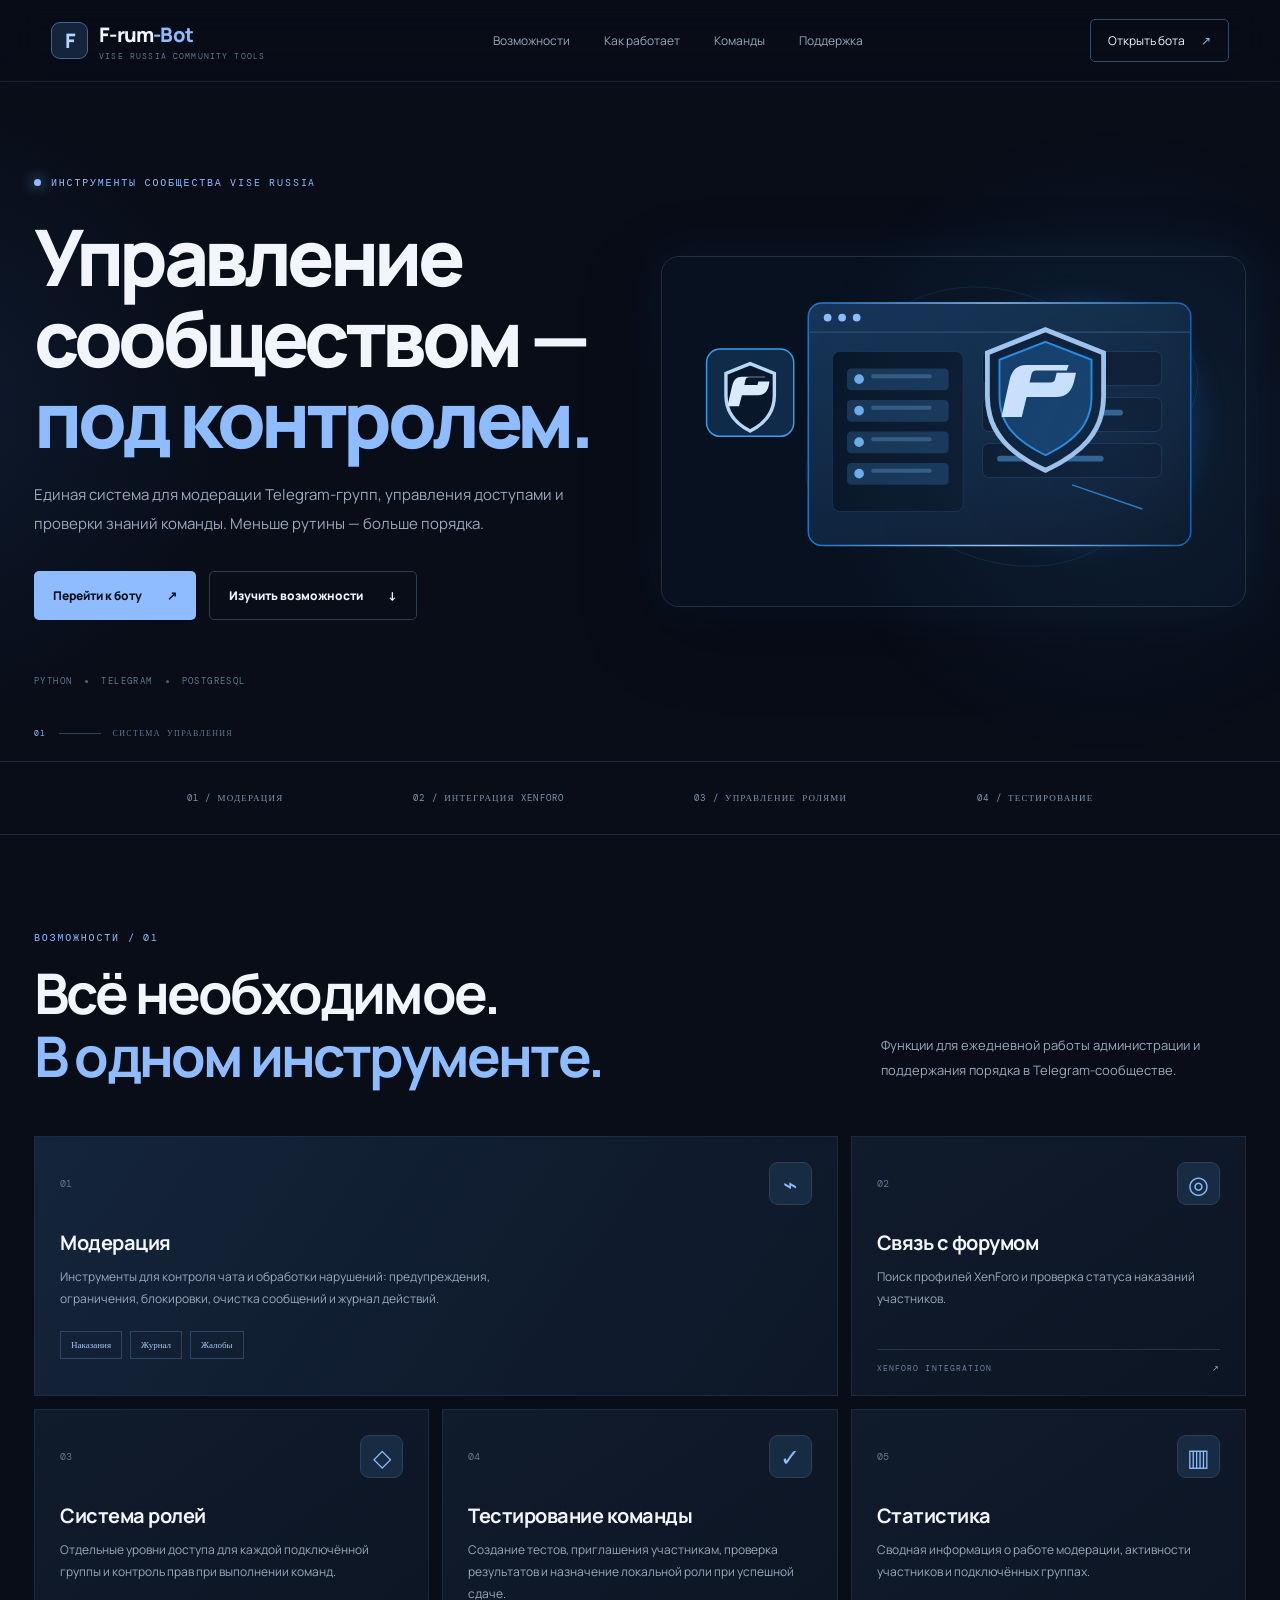
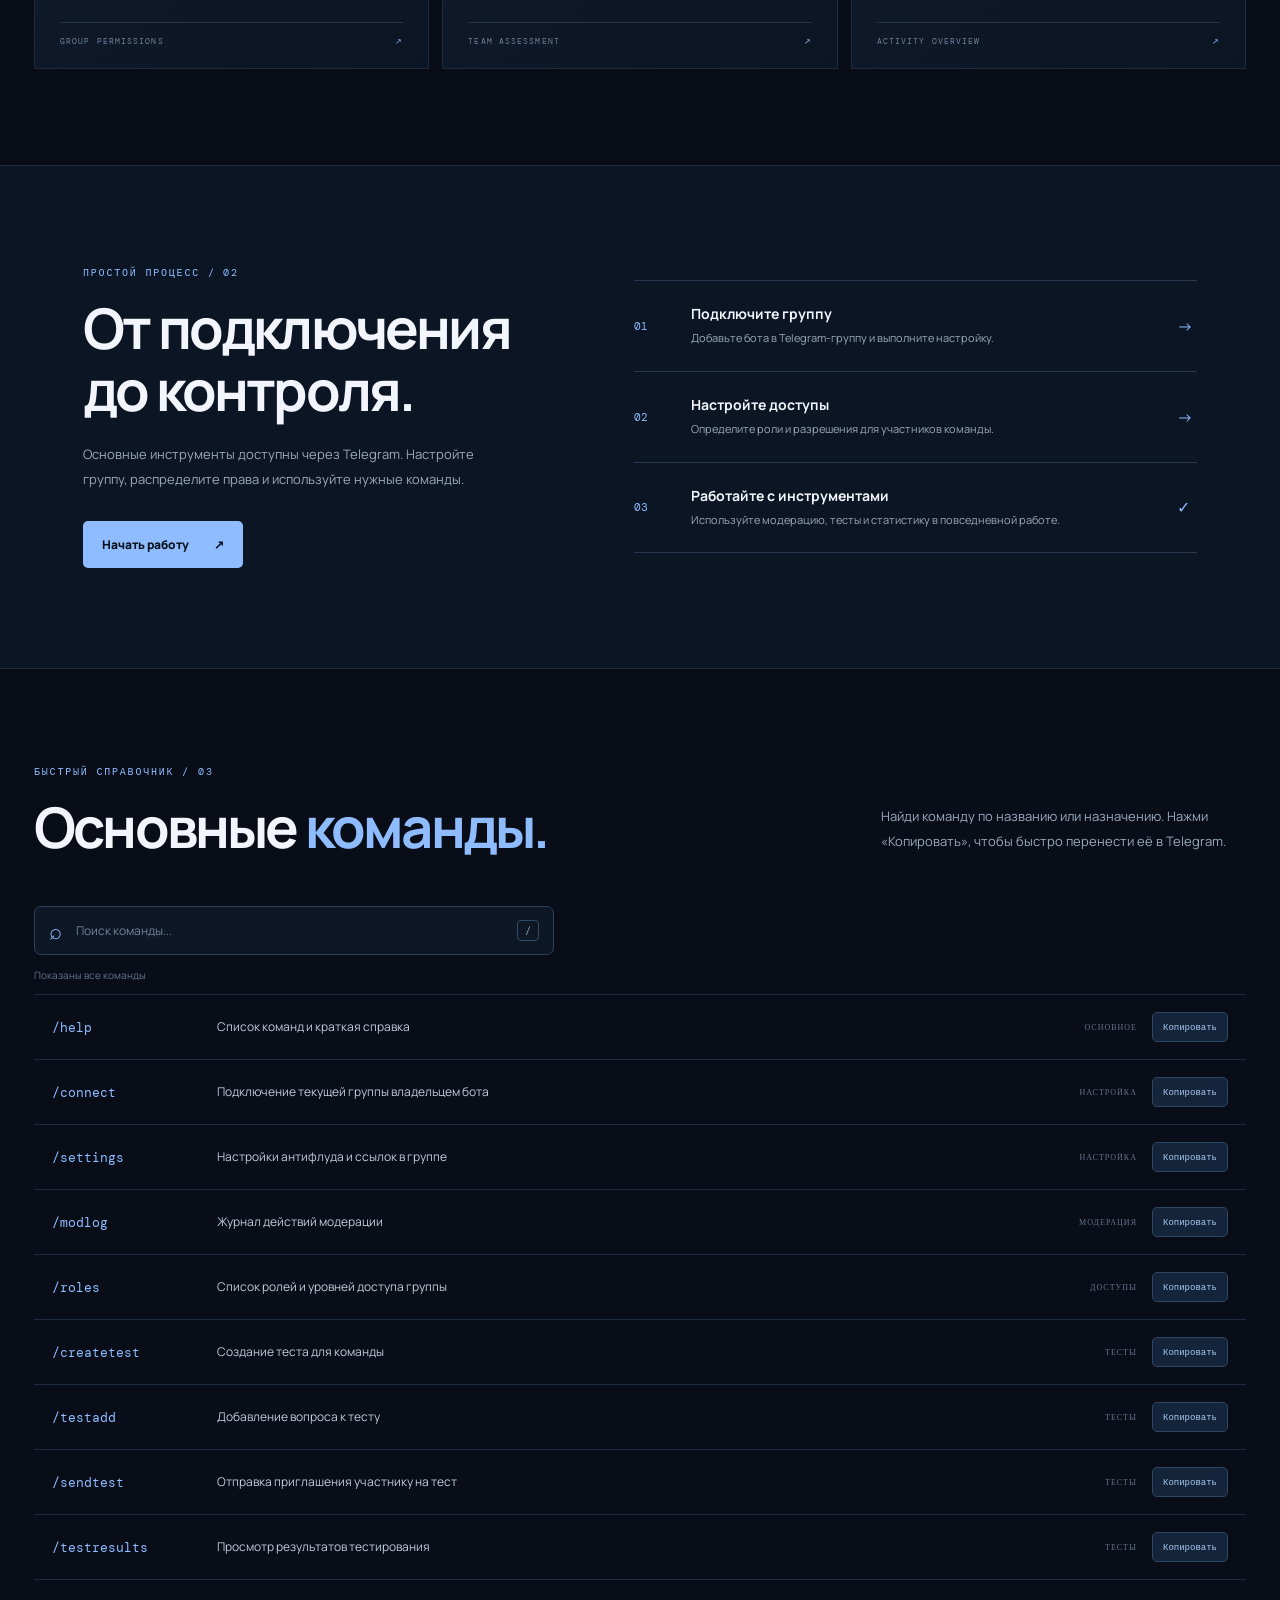
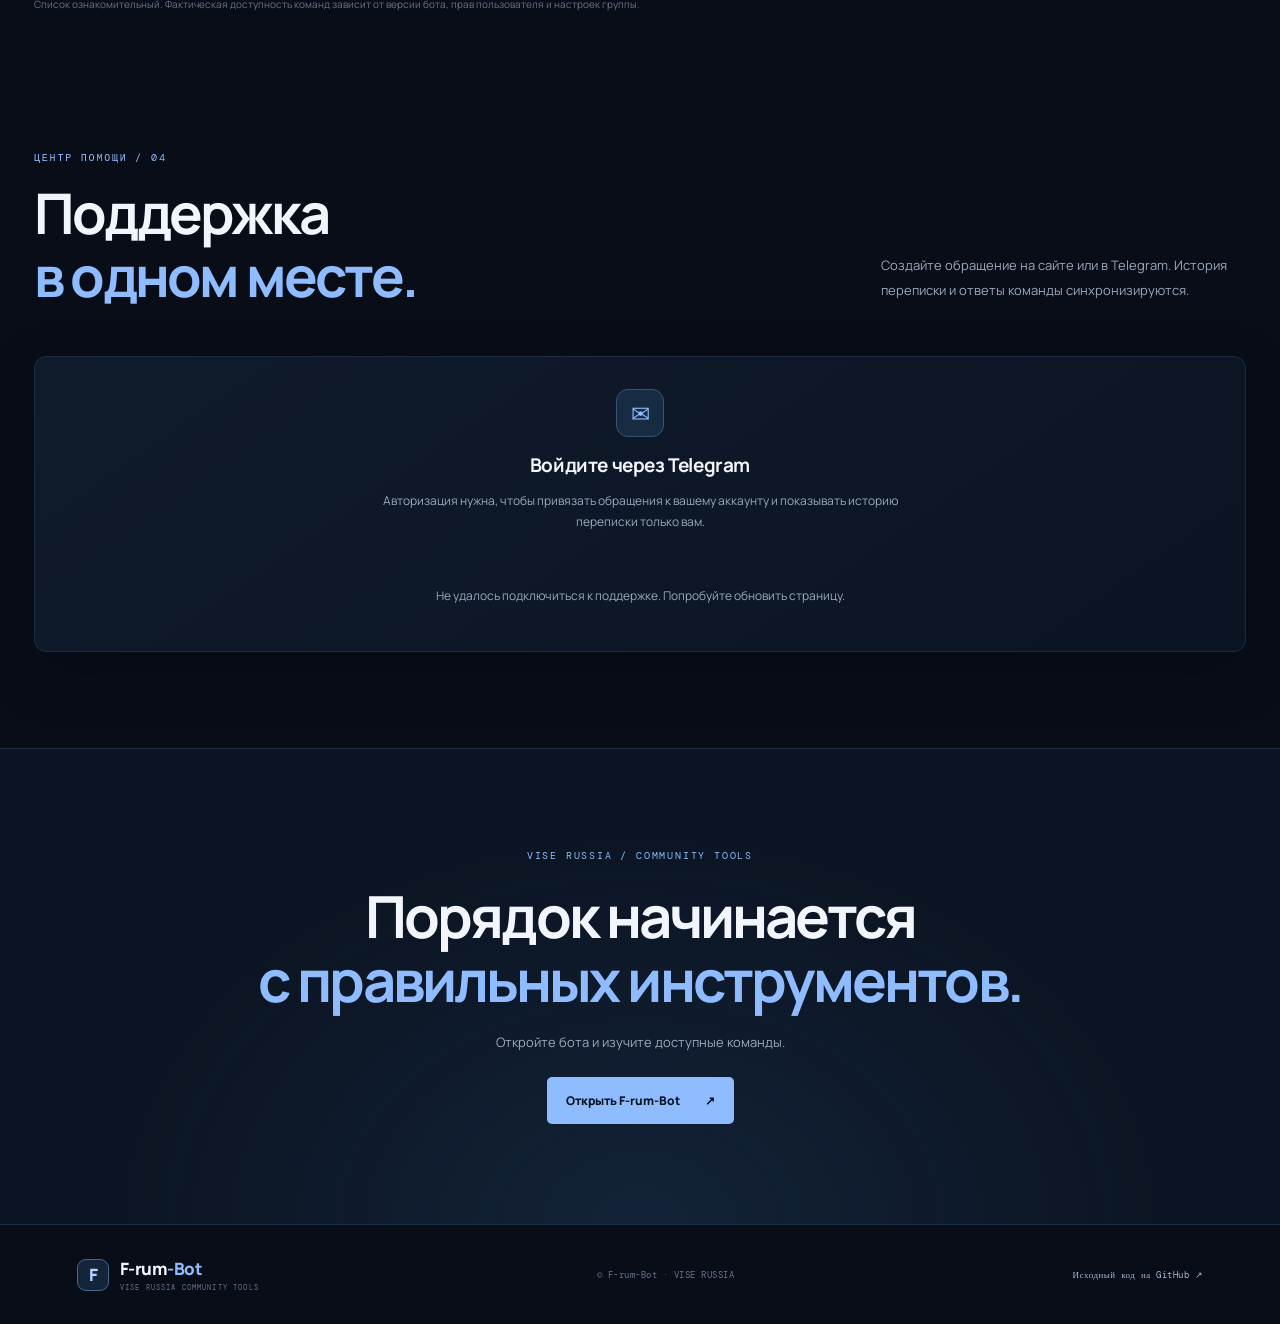
==== commit bd525adb: "Add public staff application form and history" ====
--- a/sites/info/index.html
+++ b/sites/info/index.html
@@ -118,6 +118,21 @@
             </div>
             <div class="support-history"><div class="support-history-head"><h3>Мои обращения</h3><button id="supportRefresh" type="button">Обновить ↻</button></div><div id="supportTickets" class="support-ticket-list"><p class="support-empty">Загрузка обращений…</p></div><div id="supportThread" class="support-thread" hidden></div></div>
           </div>
+          <section class="support-create staff-application-section" aria-labelledby="staffApplicationTitle">
+            <h3 id="staffApplicationTitle">Заявка в команду</h3>
+            <p>Выберите доступную роль и расскажите о своём опыте. Решение появится в истории ниже.</p>
+            <form id="staffApplicationForm">
+              <label for="staffApplicationRole">Желаемая должность</label>
+              <select id="staffApplicationRole" name="requested_role" required><option value="helper">Помощник</option><option value="moderator">Модератор</option><option value="support">Сотрудник поддержки</option></select>
+              <label for="staffApplicationExperience">Опыт</label>
+              <textarea id="staffApplicationExperience" name="experience" maxlength="1200" required rows="3" placeholder="Расскажите о своём опыте"></textarea>
+              <label for="staffApplicationMotivation">Почему хотите вступить в команду?</label>
+              <textarea id="staffApplicationMotivation" name="motivation" maxlength="2000" required rows="4" placeholder="Опишите мотивацию и чем сможете помочь"></textarea>
+              <button class="button button-primary" type="submit">Отправить заявку <span>↗</span></button>
+            </form>
+            <p class="support-feedback" id="staffApplicationFeedback" role="status" aria-live="polite"></p>
+            <div class="support-history"><div class="support-history-head"><h3>Мои заявки</h3><button id="staffApplicationRefresh" type="button">Обновить ↻</button></div><div id="staffApplicationHistory" class="support-ticket-list"><p class="support-empty">Войдите через Telegram, чтобы посмотреть заявки.</p></div></div>
+          </section>
         </div>
       </div>
     </section>
--- a/sites/info/style.css
+++ b/sites/info/style.css
@@ -129,3 +129,39 @@
 .support-closed-note{color:var(--muted);font-size:11px}
 @media(max-width:760px){.support-shell{padding:18px}.support-columns{grid-template-columns:1fr;gap:18px}.support-create{padding:0 0 14px;border-right:0;border-bottom:1px solid var(--line)}}
 @media(prefers-reduced-motion:reduce){.support-ticket{transition:none}}
+
+
+/* Desktop layout refinement: readable width and balanced support conversation */
+@media (min-width: 1100px) {
+  .site-header { padding-left: max(calc((100vw - 1250px) / 2), 4vw); padding-right: max(calc((100vw - 1250px) / 2), 4vw); }
+  .hero { max-width: 1320px; grid-template-columns: 1fr 1fr; gap: 42px; }
+  .section { max-width: 1320px; padding-top: 96px; padding-bottom: 96px; }
+  .commands-section { padding-bottom: 64px; }
+  .support-section { padding-top: 64px; }
+  .support-shell { padding: 32px; }
+  .support-columns { grid-template-columns: minmax(280px, .78fr) minmax(0, 1.22fr); gap: 36px; }
+  .support-create { padding-right: 32px; }
+  .support-thread { max-width: 900px; margin: 22px auto 0; padding: 22px; }
+  .support-thread-head b { font-size: 15px; }
+  .support-thread-head small { font-size: 11px; }
+  .support-messages { max-width: 780px; max-height: 460px; margin: 0 auto; gap: 14px; padding: 22px 4px; }
+  .support-message { max-width: min(76%, 680px); padding: 14px 17px; border-radius: 11px; }
+  .support-message small { font-size: 10px; }
+  .support-message p { font-size: 13px; line-height: 1.75; }
+  .support-reply-form { max-width: 780px; margin: 0 auto; gap: 12px; }
+  .support-reply-form textarea { min-height: 116px; padding: 15px; font-size: 14px; }
+  .support-reply-form .button { width: fit-content; min-width: 220px; justify-self: end; padding: 14px 22px; }
+}
+@media (min-width: 761px) and (max-width: 1099px) {
+  .support-thread { max-width: 100%; }
+  .support-messages, .support-reply-form { max-width: 100%; }
+  .support-message { max-width: 84%; }
+}
+@media (min-width: 761px) {
+  .support-create h3, .support-history h3 { font-size: 20px; }
+  .support-create label { font-size: 12px; }
+  .support-create input, .support-create textarea { font-size: 13px; padding: 13px; }
+  .support-ticket { padding: 14px 16px; }
+  .support-ticket b { font-size: 12px; }
+  .support-ticket small { font-size: 11px; }
+}
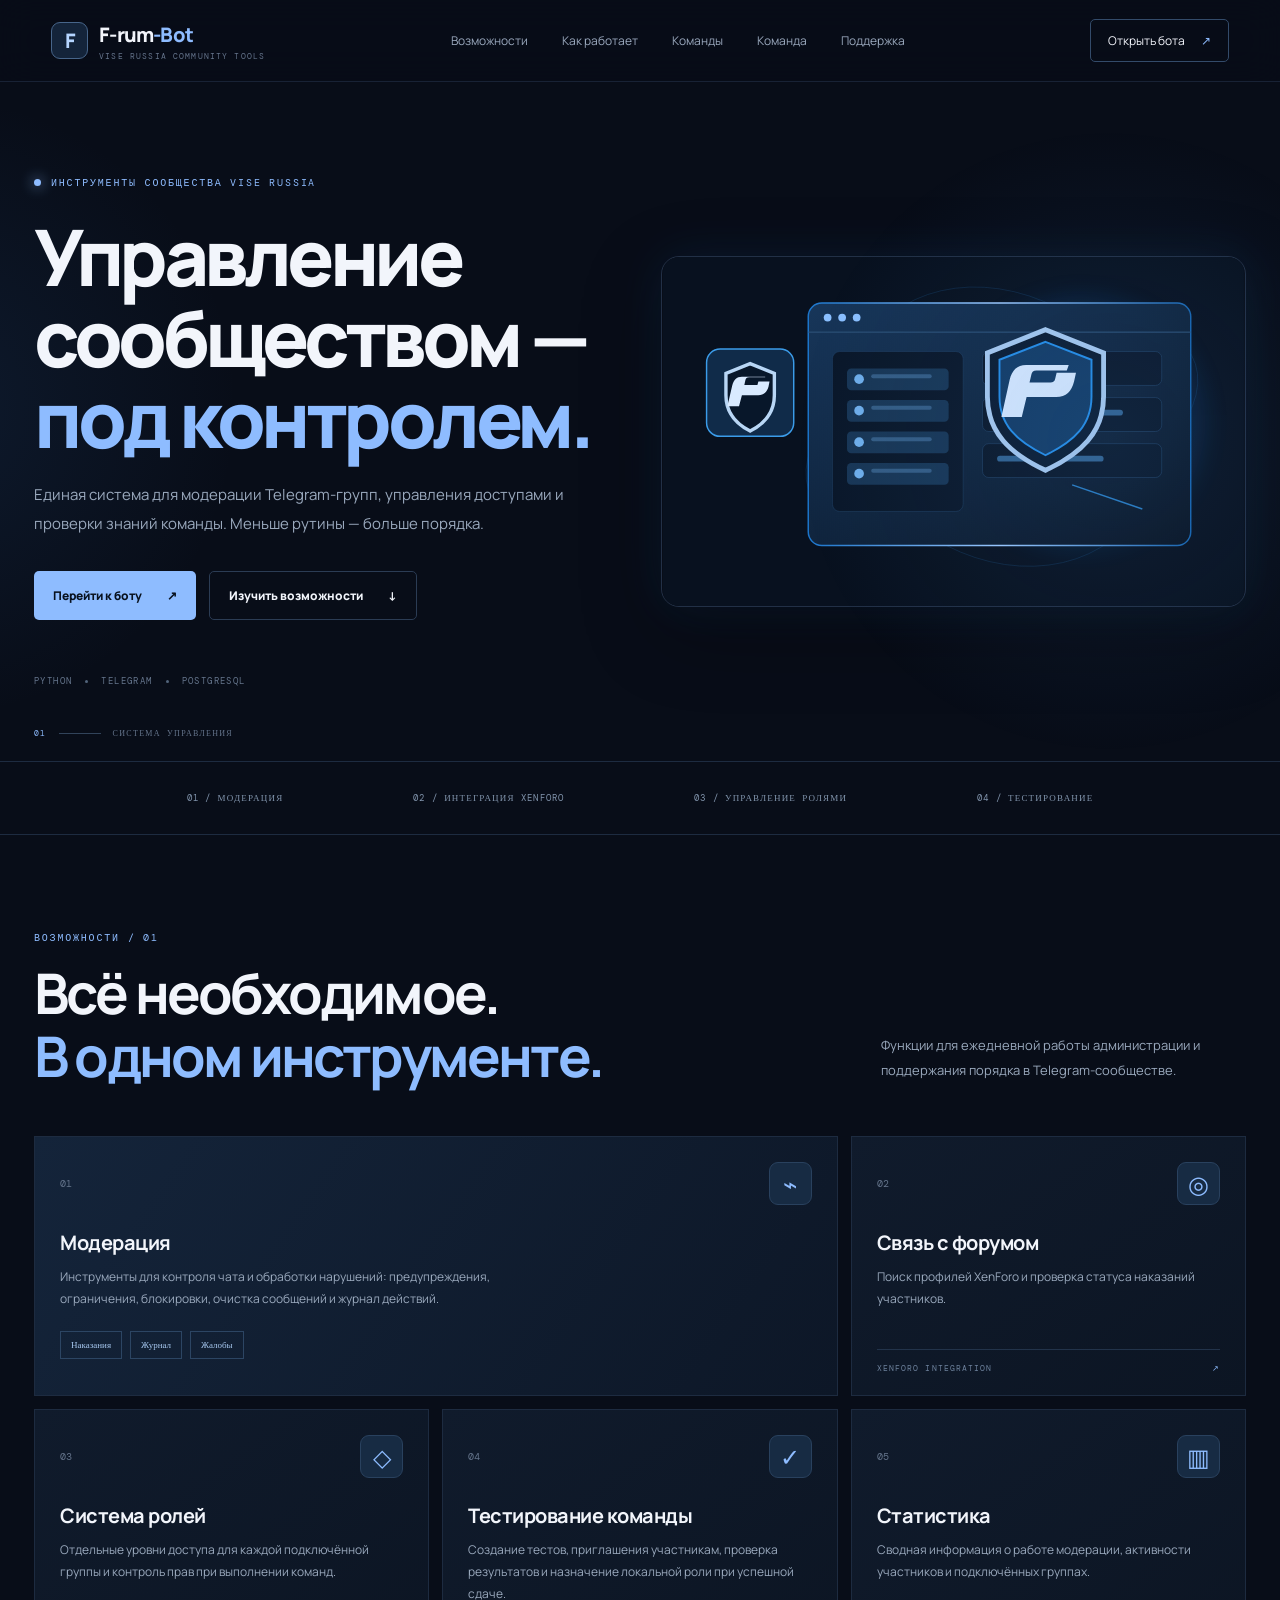
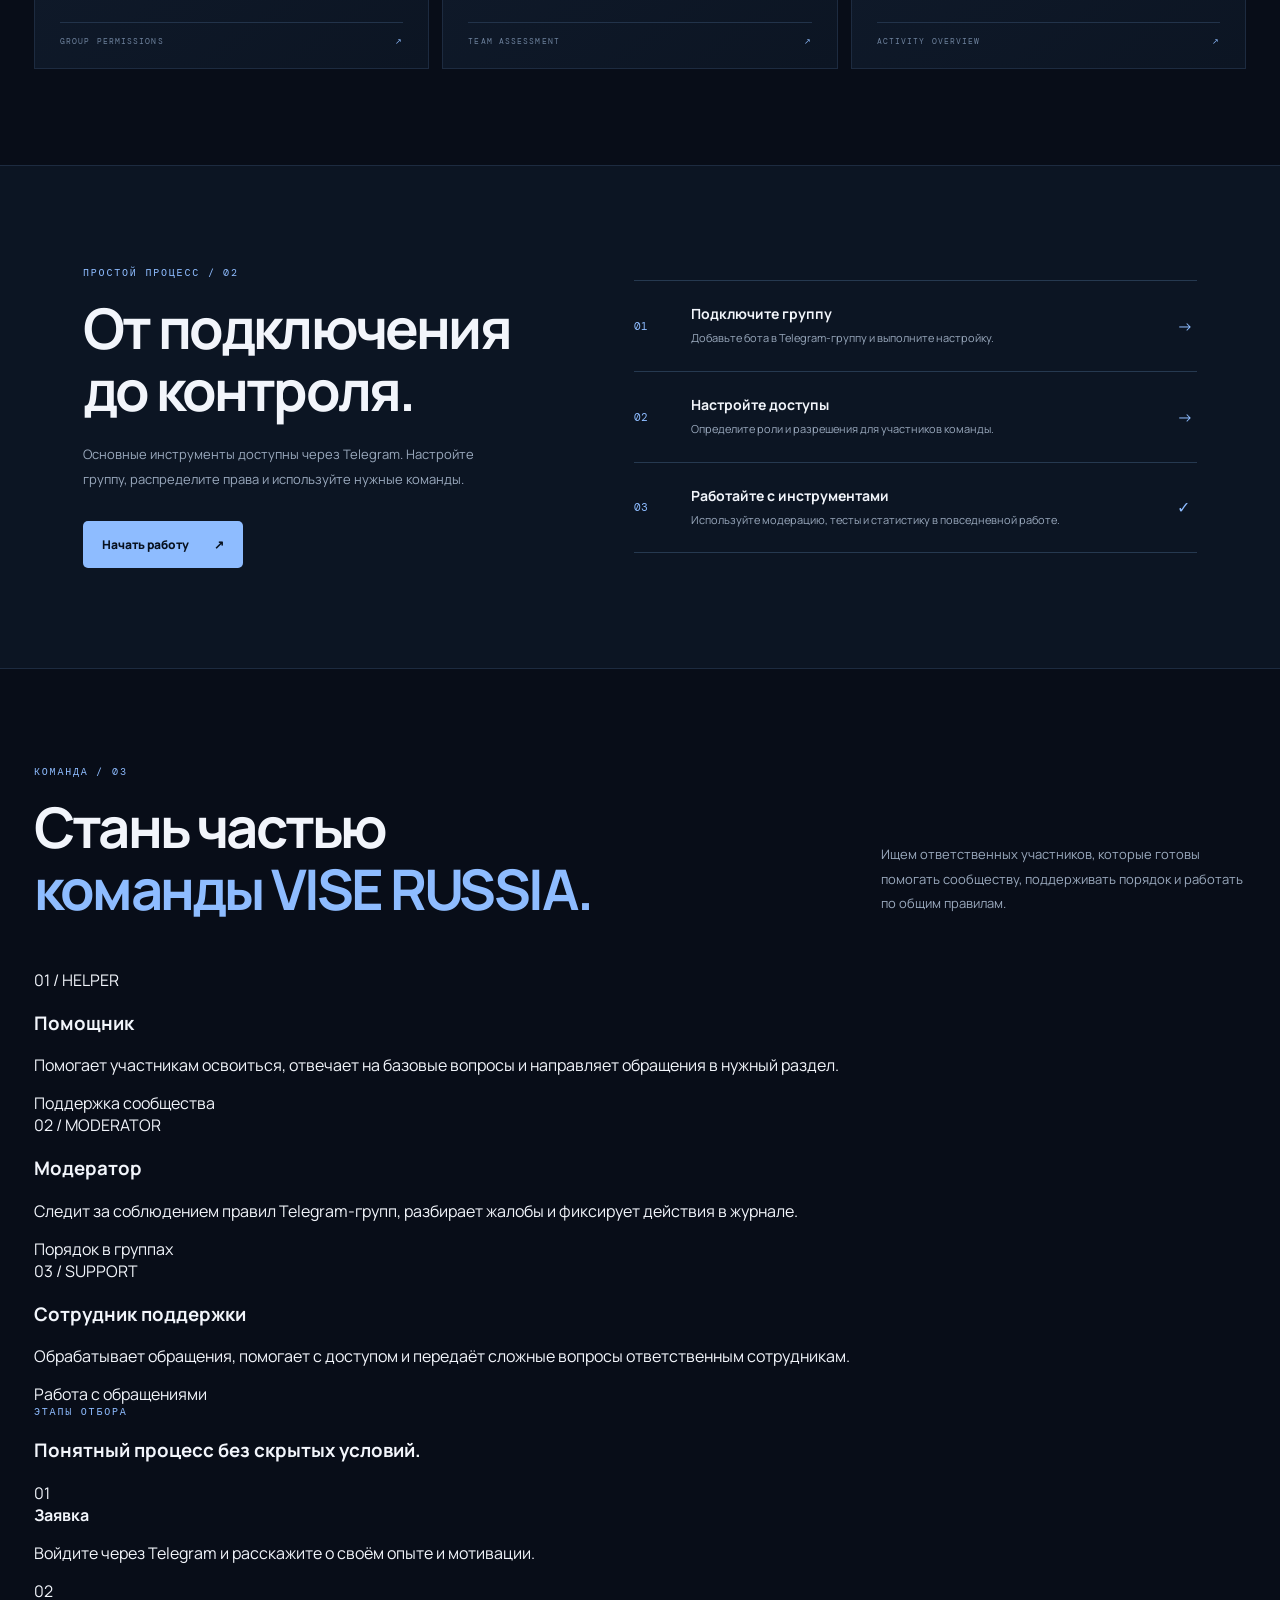
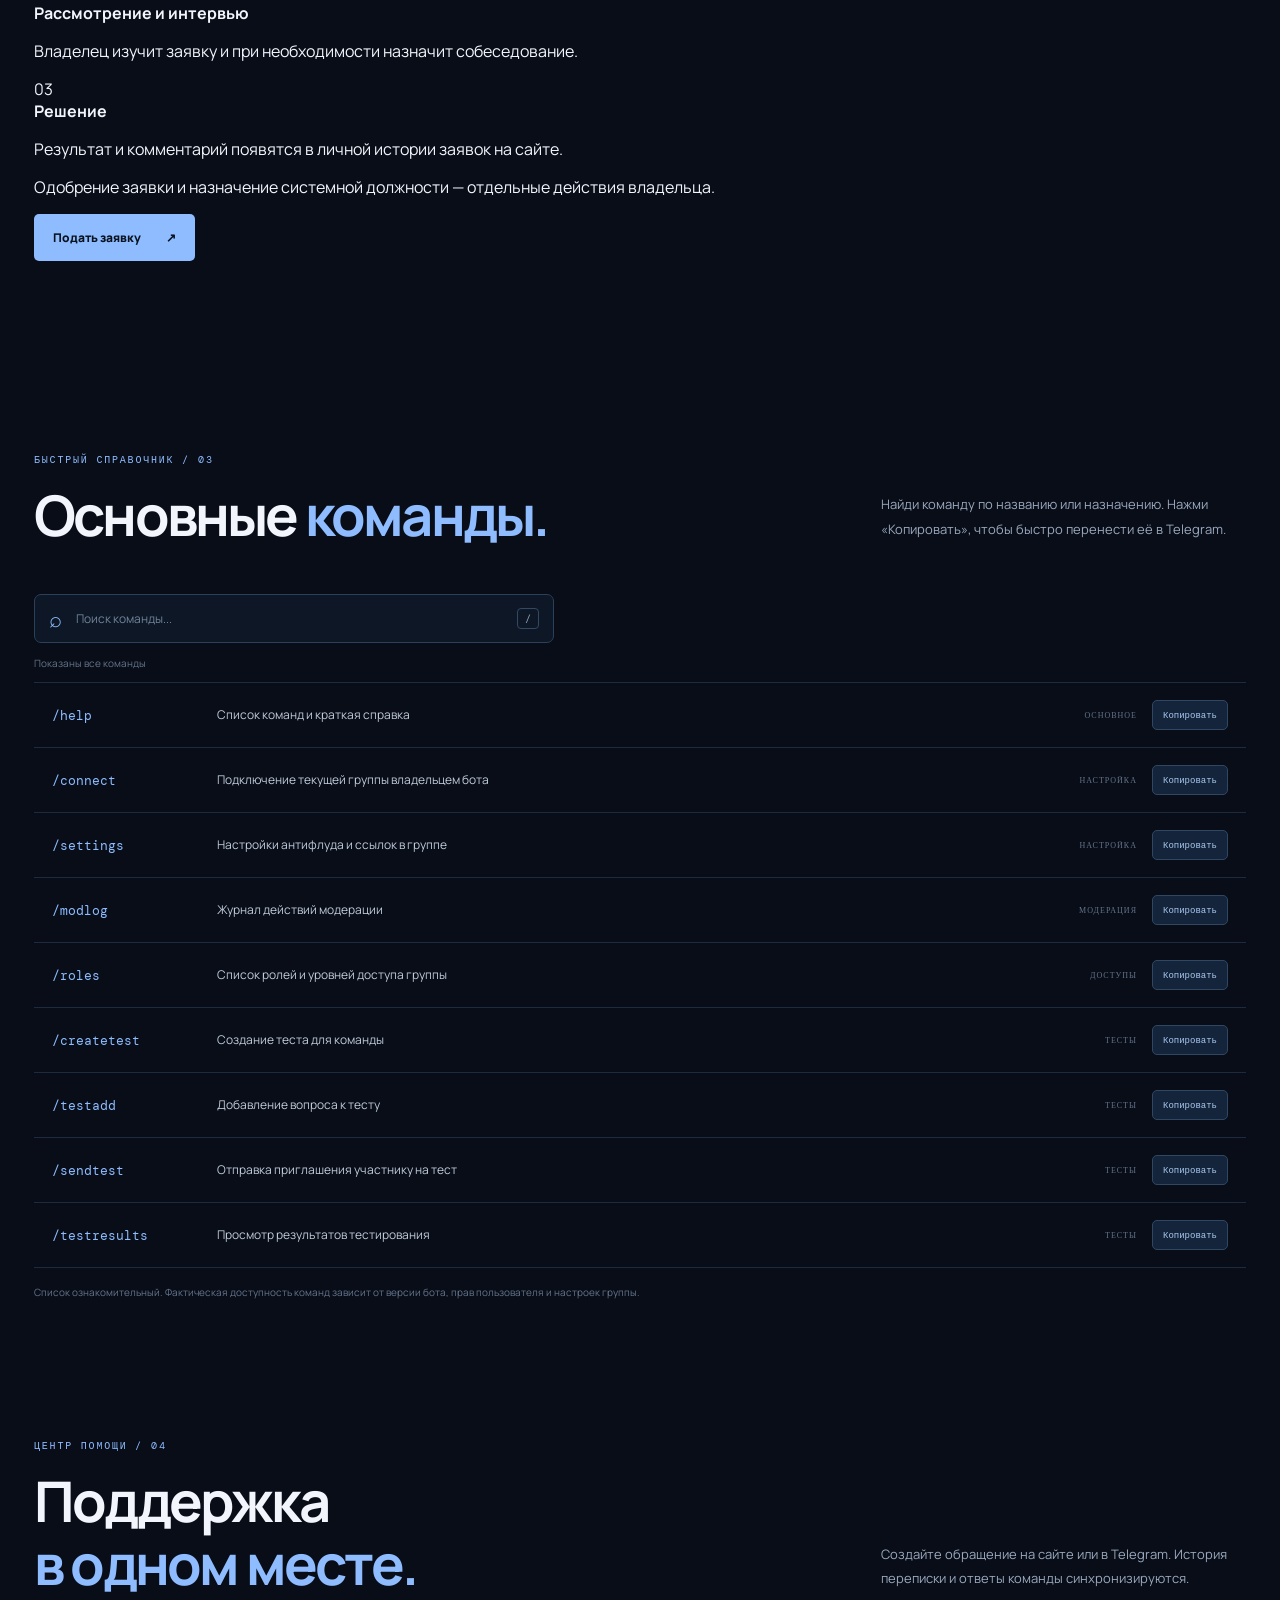
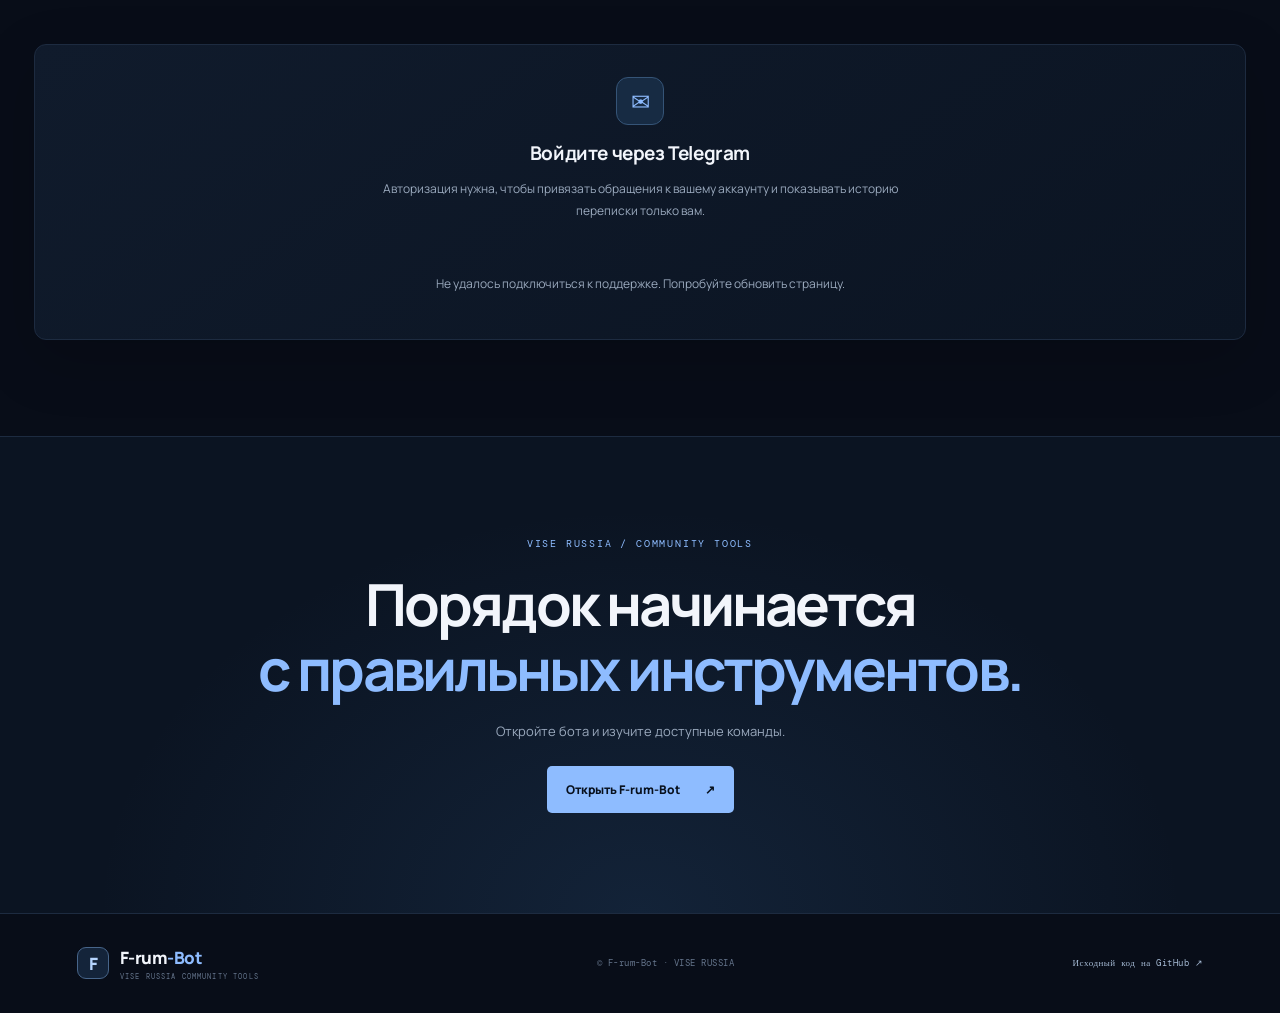
==== commit a0c4bd10: "Add public team recruitment section" ====
--- a/sites/info/index.html
+++ b/sites/info/index.html
@@ -22,7 +22,7 @@
   <header class="site-header">
     <a class="brand" href="#" aria-label="F-rum-Bot — главная"><span class="brand-mark">F</span><span>F-rum<span class="brand-accent">-Bot</span><small>VISE RUSSIA COMMUNITY TOOLS</small></span></a>
     <nav class="desktop-nav" aria-label="Основная навигация">
-      <a href="#features">Возможности</a><a href="#workflow">Как работает</a><a href="#commands">Команды</a><a href="#support">Поддержка</a>
+      <a href="#features">Возможности</a><a href="#workflow">Как работает</a><a href="#commands">Команды</a><a href="#team">Команда</a><a href="#support">Поддержка</a>
     </nav>
     <details class="mobile-nav">
       <summary aria-label="Открыть меню">Меню <span>☰</span></summary>
@@ -30,6 +30,8 @@
         <a href="#features">Возможности</a>
         <a href="#workflow">Как работает</a>
         <a href="#commands">Команды</a>
+        <a href="#team">Команда</a>
+        <a href="#support">Поддержка</a>
       </nav>
     </details>
     <a class="header-cta" href="https://t.me/ViseRussiaHelpForumBot" target="_blank" rel="noopener">Открыть бота <span>↗</span></a>
@@ -75,6 +77,27 @@
           <article><span>02</span><div><h3>Настройте доступы</h3><p>Определите роли и разрешения для участников команды.</p></div><b>→</b></article>
           <article><span>03</span><div><h3>Работайте с инструментами</h3><p>Используйте модерацию, тесты и статистику в повседневной работе.</p></div><b>✓</b></article>
         </div>
+      </div>
+    </section>
+
+    <section id="team" class="section team-section reveal" aria-labelledby="teamTitle">
+      <div class="section-heading">
+        <div><p class="eyebrow">КОМАНДА / 03</p><h2 id="teamTitle">Стань частью<br><span>команды VISE RUSSIA.</span></h2></div>
+        <p class="section-intro">Ищем ответственных участников, которые готовы помогать сообществу, поддерживать порядок и работать по общим правилам.</p>
+      </div>
+      <div class="team-role-grid">
+        <article class="team-role-card"><span class="team-role-index">01 / HELPER</span><h3>Помощник</h3><p>Помогает участникам освоиться, отвечает на базовые вопросы и направляет обращения в нужный раздел.</p><span class="team-role-tag">Поддержка сообщества</span></article>
+        <article class="team-role-card"><span class="team-role-index">02 / MODERATOR</span><h3>Модератор</h3><p>Следит за соблюдением правил Telegram-групп, разбирает жалобы и фиксирует действия в журнале.</p><span class="team-role-tag">Порядок в группах</span></article>
+        <article class="team-role-card"><span class="team-role-index">03 / SUPPORT</span><h3>Сотрудник поддержки</h3><p>Обрабатывает обращения, помогает с доступом и передаёт сложные вопросы ответственным сотрудникам.</p><span class="team-role-tag">Работа с обращениями</span></article>
+      </div>
+      <div class="team-process">
+        <div class="team-process-heading"><p class="eyebrow">ЭТАПЫ ОТБОРА</p><h3>Понятный процесс без скрытых условий.</h3></div>
+        <div class="team-process-steps">
+          <article><span>01</span><div><b>Заявка</b><p>Войдите через Telegram и расскажите о своём опыте и мотивации.</p></div></article>
+          <article><span>02</span><div><b>Рассмотрение и интервью</b><p>Владелец изучит заявку и при необходимости назначит собеседование.</p></div></article>
+          <article><span>03</span><div><b>Решение</b><p>Результат и комментарий появятся в личной истории заявок на сайте.</p></div></article>
+        </div>
+        <div class="team-apply-row"><p>Одобрение заявки и назначение системной должности — отдельные действия владельца.</p><a class="button button-primary" href="#staffApplicationForm">Подать заявку <span>↗</span></a></div>
       </div>
     </section>
 
